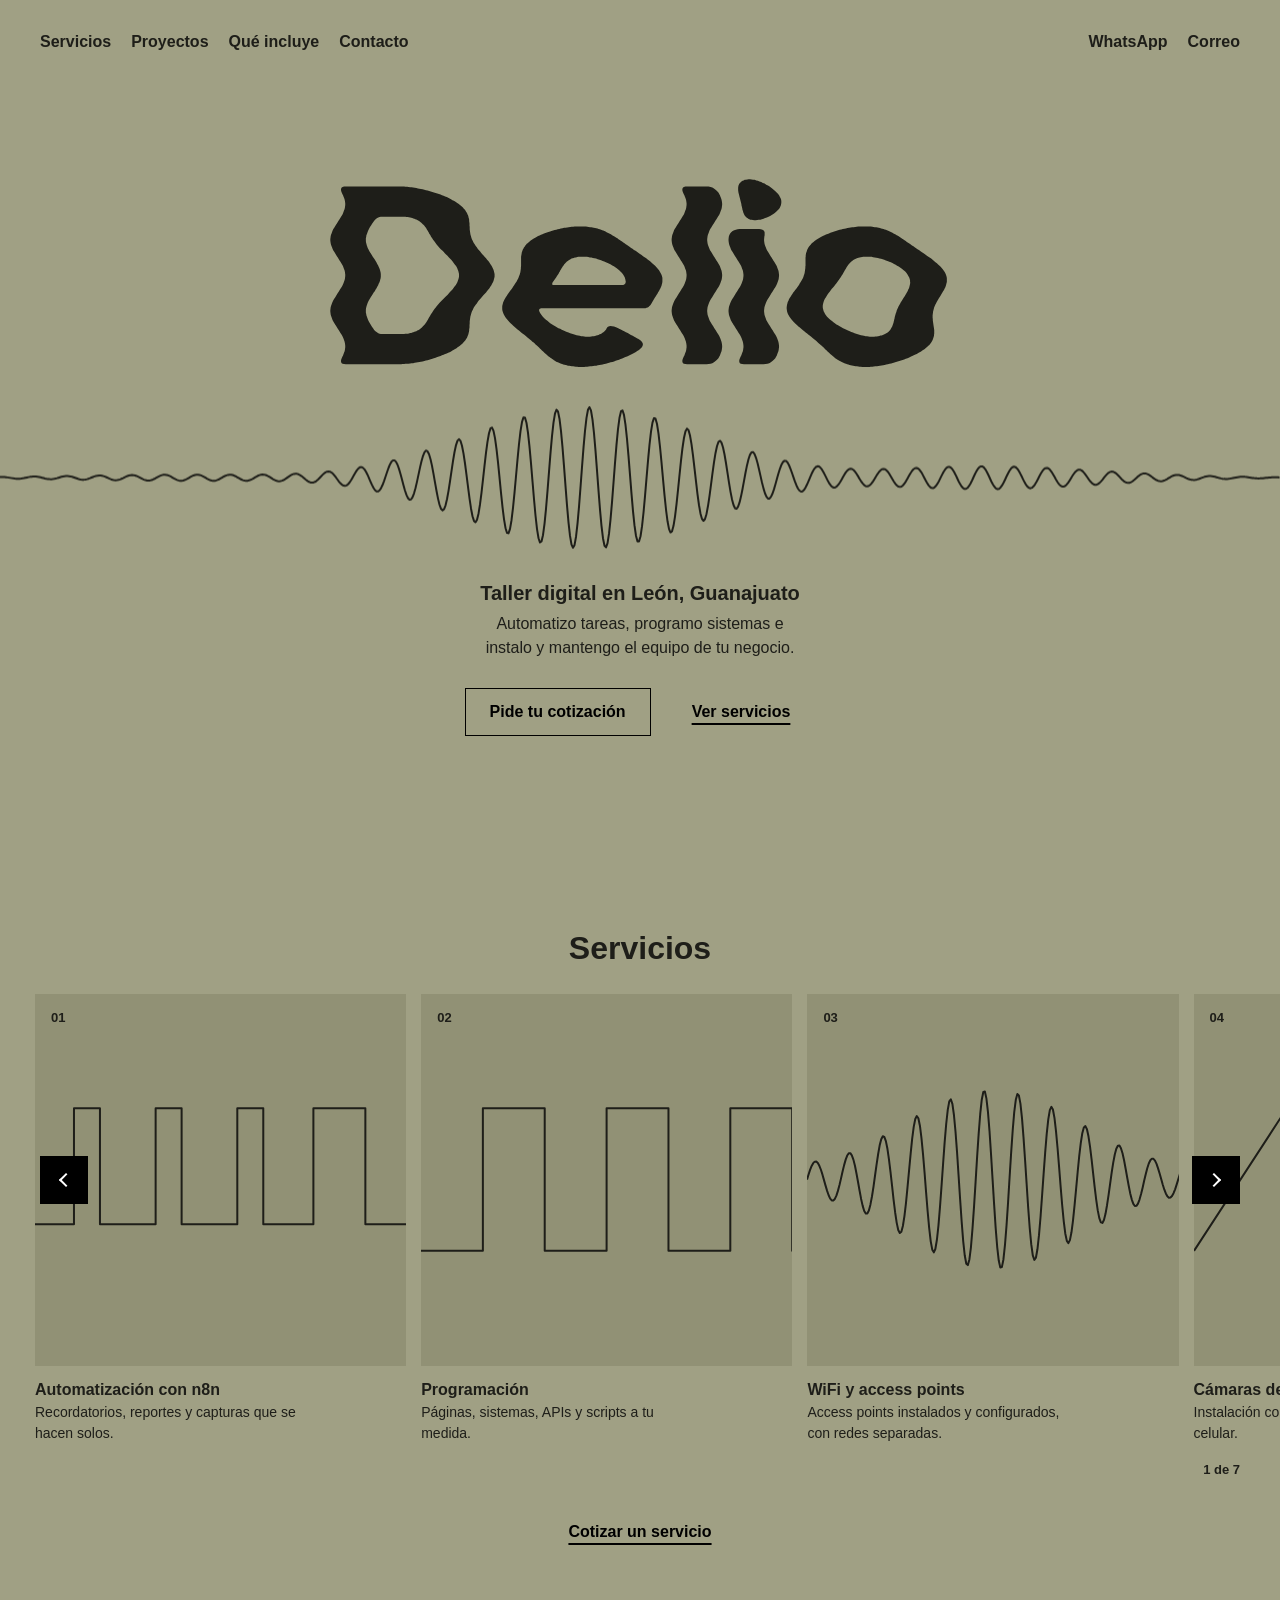
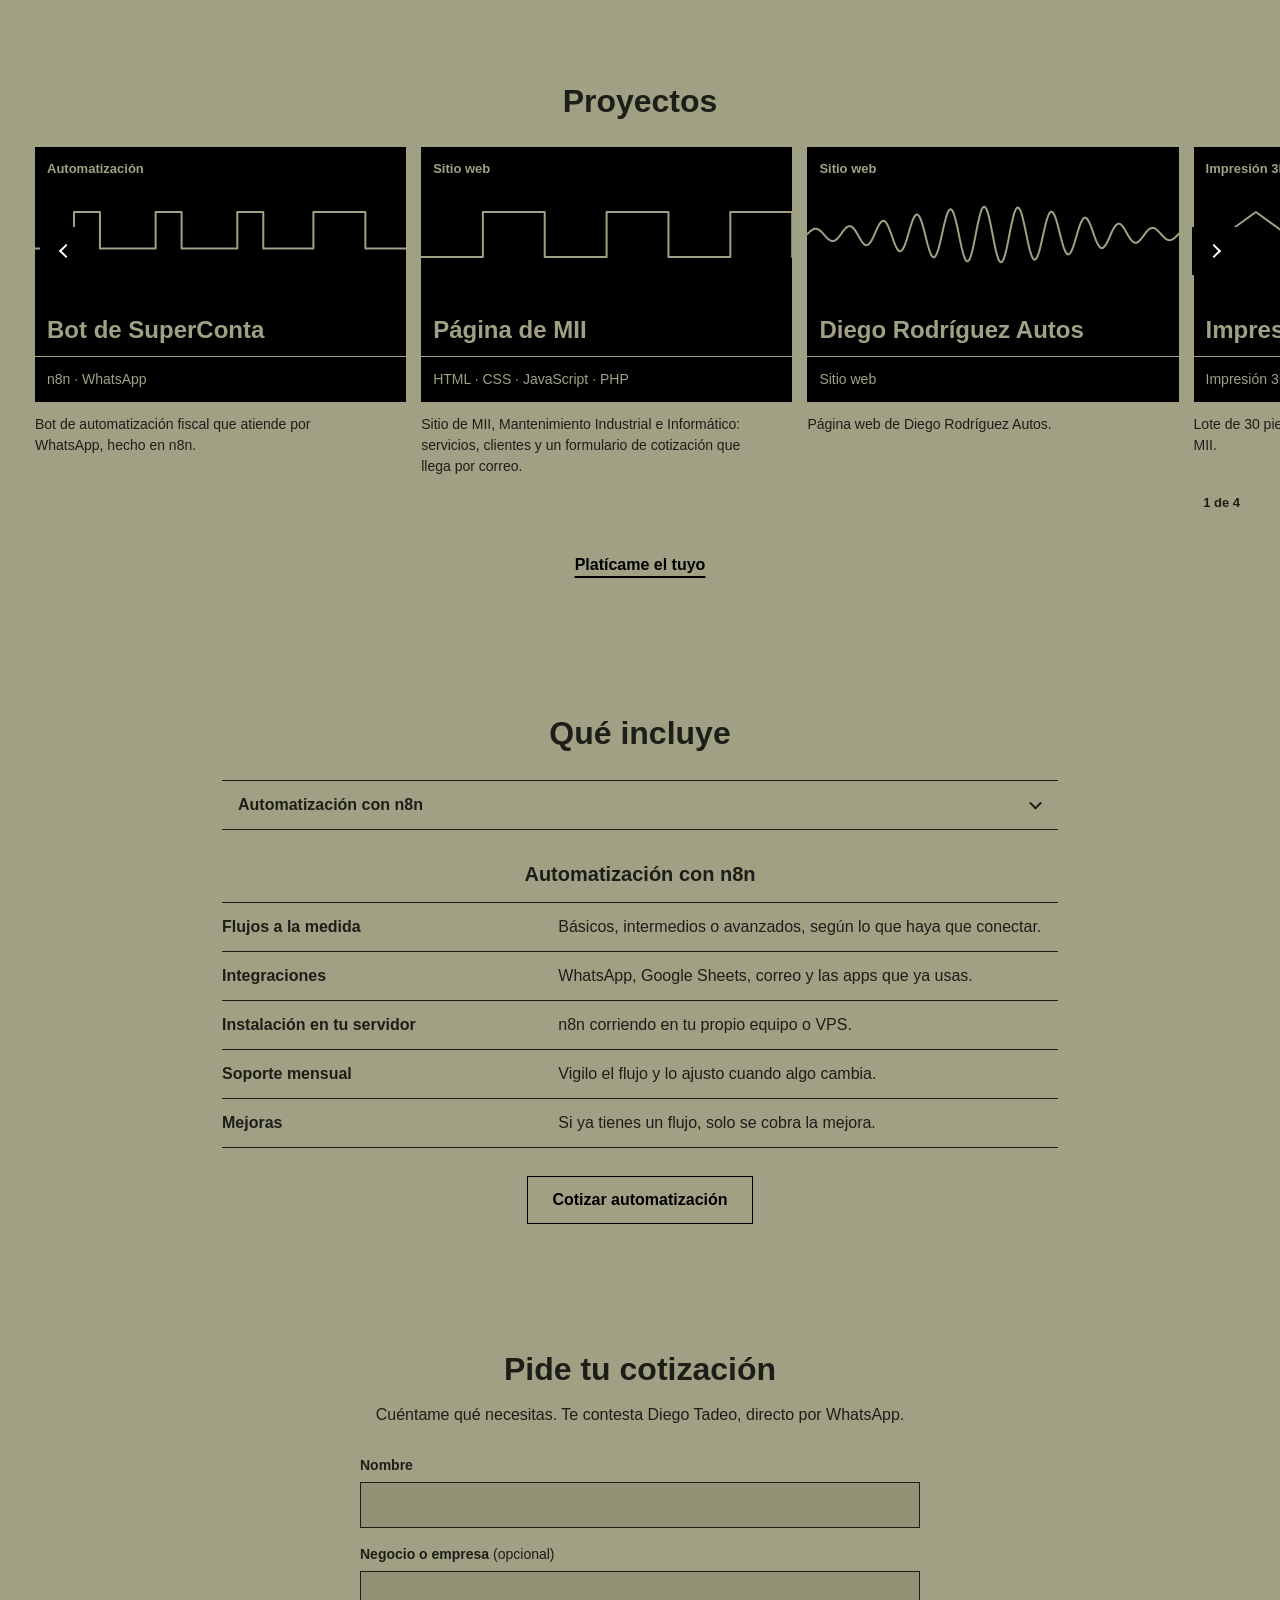
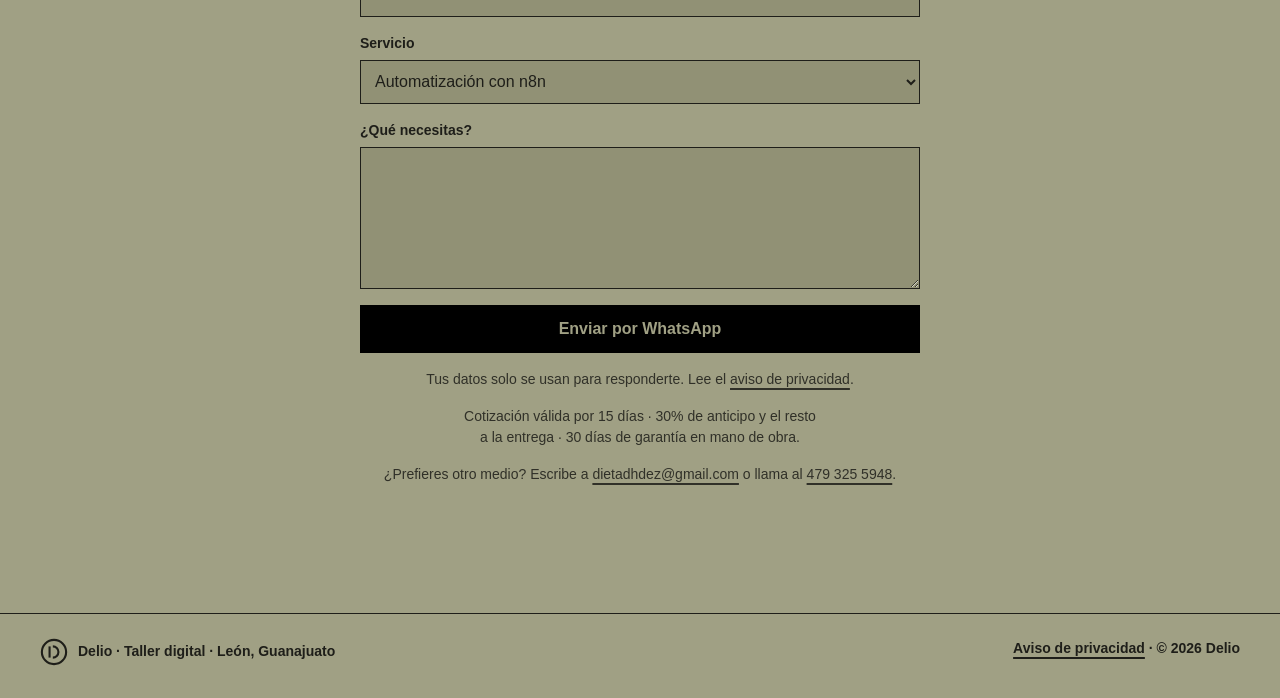
==== index.html @ caaf3728 "Arranque de v1" ====
<!doctype html>
<html lang="es-MX">
<head>
  <meta charset="utf-8">
  <meta name="viewport" content="width=device-width, initial-scale=1">

  <!-- Lo que sale en la pestaña y como título azul en Google -->
  <title>Delio | Automatización, páginas web, redes y cámaras en León, Gto.</title>
  <!-- El texto gris que Google muestra debajo del título -->
  <meta name="description" content="Automatización con n8n, programación a la medida, redes WiFi, cámaras de seguridad, instalación de programas, mantenimiento e impresión 3D para negocios en León, Guanajuato.">
  <meta name="theme-color" content="#a0a084">

  <!-- La dirección oficial de esta página, para que los buscadores no la cuenten dos veces -->
  <link rel="canonical" href="https://delioph.tech/">

  <!-- Open Graph: la tarjeta (título, texto e imagen) que aparece al pegar el enlace en WhatsApp, Facebook, etc. -->
  <meta property="og:type" content="website">
  <meta property="og:site_name" content="Delio">
  <meta property="og:url" content="https://delioph.tech/">
  <meta property="og:locale" content="es_MX">
  <meta property="og:title" content="Delio | Taller digital en León, Guanajuato">
  <meta property="og:description" content="Automatizo tareas, programo sistemas e instalo y mantengo el equipo de tu negocio.">
  <meta property="og:image" content="https://delioph.tech/img/compartir.png">
  <meta property="og:image:width" content="1200">
  <meta property="og:image:height" content="630">
  <meta property="og:image:alt" content="Delio, taller digital en León, Guanajuato">
  <meta name="twitter:card" content="summary_large_image">

  <link rel="icon" href="img/favicon.svg" type="image/svg+xml">
  <link rel="apple-touch-icon" href="img/icono-180.png">

  <!-- Datos del negocio en el formato que leen los buscadores (schema.org).
       Es la única excepción a "nada escrito dentro del HTML": no es código que se
       ejecute, son datos, y Google solo los toma en cuenta si vienen en la página. -->
  <script type="application/ld+json">
  {
    "@context": "https://schema.org",
    "@type": "ProfessionalService",
    "name": "Delio",
    "description": "Automatización con n8n, programación a la medida, redes WiFi, cámaras de seguridad, instalación de programas, mantenimiento e impresión 3D.",
    "url": "https://delioph.tech/",
    "image": "https://delioph.tech/img/compartir.png",
    "logo": "https://delioph.tech/img/icono-180.png",
    "telephone": "+524793255948",
    "email": "dietadhdez@gmail.com",
    "address": {
      "@type": "PostalAddress",
      "addressLocality": "León",
      "addressRegion": "Guanajuato",
      "addressCountry": "MX"
    },
    "areaServed": "León, Guanajuato"
  }
  </script>

  <!-- CSS: cada archivo tiene una sola responsabilidad (ver README.md) -->
  <link rel="stylesheet" href="css/base.css">
  <link rel="stylesheet" href="css/componentes.css">
  <link rel="stylesheet" href="css/secciones.css">

  <!-- JS: arranque.js va primero y sin "defer" para que la página sepa desde el inicio que hay JavaScript -->
  <script src="js/arranque.js"></script>
  <script src="js/ondas.js" defer></script>
  <script src="js/carrusel.js" defer></script>
  <script src="js/detalle.js" defer></script>
  <script src="js/contacto.js" defer></script>
</head>
<body>

  <a class="saltar" href="#contenido">Saltar al contenido</a>

  <header class="encabezado">
    <nav class="nav" aria-label="Secciones">
      <a href="#servicios">Servicios</a>
      <a href="#proyectos">Proyectos</a>
      <a href="#detalle">Qué incluye</a>
      <a href="#contacto">Contacto</a>
    </nav>
    <div class="nav nav--directo">
      <a href="https://wa.me/524793255948" target="_blank" rel="noopener">WhatsApp</a>
      <a href="mailto:dietadhdez@gmail.com">Correo</a>
    </div>
  </header>

  <main id="contenido">

    <!-- ============ PORTADA ============ -->
    <section class="portada" aria-labelledby="marca">
      <h1 class="marca" id="marca"><img src="img/logo-delio.svg" alt="Delio" width="360" height="126"></h1>
      <canvas class="portada__onda" data-onda-portada aria-hidden="true"></canvas>
      <p class="portada__lema">Taller digital en León, Guanajuato</p>
      <p class="portada__texto">Automatizo tareas, programo sistemas e instalo y mantengo el equipo de tu negocio.</p>
      <div class="portada__acciones">
        <a class="boton boton--marco" href="#contacto">Pide tu cotización</a>
        <a class="boton boton--texto" href="#servicios">Ver servicios</a>
      </div>
    </section>

    <!-- ============ SERVICIOS ============ -->
    <section class="seccion" id="servicios" aria-labelledby="titulo-servicios">
      <h2 class="seccion__titulo" id="titulo-servicios">Servicios</h2>

      <!-- data-carrusel-auto: avanza solo y da la vuelta sin fin (js/carrusel.js) -->
      <div class="carrusel" data-carrusel data-carrusel-auto>
        <ul class="carrusel__pista" data-carrusel-pista>
          <li>
            <a class="servicio" href="#incluye-n8n" data-detalle="n8n">
              <span class="servicio__senal" data-onda="pulsos"><span class="servicio__numero">01</span></span>
              <h3 class="servicio__nombre">Automatización con n8n</h3>
              <p class="servicio__texto">Recordatorios, reportes y capturas que se hacen solos.</p>
            </a>
          </li>
          <li>
            <a class="servicio" href="#incluye-programacion" data-detalle="programacion">
              <span class="servicio__senal" data-onda="cuadrada"><span class="servicio__numero">02</span></span>
              <h3 class="servicio__nombre">Programación</h3>
              <p class="servicio__texto">Páginas, sistemas, APIs y scripts a tu medida.</p>
            </a>
          </li>
          <li>
            <a class="servicio" href="#incluye-wifi" data-detalle="wifi">
              <span class="servicio__senal" data-onda="am"><span class="servicio__numero">03</span></span>
              <h3 class="servicio__nombre">WiFi y access points</h3>
              <p class="servicio__texto">Access points instalados y configurados, con redes separadas.</p>
            </a>
          </li>
          <li>
            <a class="servicio" href="#incluye-camaras" data-detalle="camaras">
              <span class="servicio__senal" data-onda="sierra"><span class="servicio__numero">04</span></span>
              <h3 class="servicio__nombre">Cámaras de seguridad</h3>
              <p class="servicio__texto">Instalación completa y acceso desde tu celular.</p>
            </a>
          </li>
          <li>
            <a class="servicio" href="#incluye-programas" data-detalle="programas">
              <span class="servicio__senal" data-onda="amortiguada"><span class="servicio__numero">05</span></span>
              <h3 class="servicio__nombre">Instalación de programas</h3>
              <p class="servicio__texto">Office y software de trabajo, listos en cada equipo.</p>
            </a>
          </li>
          <li>
            <a class="servicio" href="#incluye-mantenimiento" data-detalle="mantenimiento">
              <span class="servicio__senal" data-onda="seno"><span class="servicio__numero">06</span></span>
              <h3 class="servicio__nombre">Mantenimiento</h3>
              <p class="servicio__texto">Preventivo, por visita o con póliza mensual.</p>
            </a>
          </li>
          <li>
            <a class="servicio" href="#incluye-impresion3d" data-detalle="impresion3d">
              <span class="servicio__senal" data-onda="triangular"><span class="servicio__numero">07</span></span>
              <h3 class="servicio__nombre">Impresión 3D</h3>
              <p class="servicio__texto">Piezas en PLA, PETG o TPU, con diseño si lo necesitas.</p>
            </a>
          </li>
        </ul>

        <button class="carrusel__control carrusel__control--previo" type="button" data-carrusel-previo aria-label="Servicios anteriores"></button>
        <button class="carrusel__control carrusel__control--siguiente" type="button" data-carrusel-siguiente aria-label="Más servicios"></button>
        <p class="carrusel__cuenta" data-carrusel-cuenta aria-hidden="true"></p>
      </div>

      <div class="seccion__cierre">
        <a class="boton boton--texto" href="#contacto">Cotizar un servicio</a>
      </div>
    </section>

    <!-- ============ PROYECTOS ============ -->
    <section class="seccion" id="proyectos" aria-labelledby="titulo-proyectos">
      <h2 class="seccion__titulo" id="titulo-proyectos">Proyectos</h2>

      <div class="carrusel carrusel--carteles" data-carrusel data-carrusel-auto>
        <ul class="carrusel__pista" data-carrusel-pista>
          <li>
            <article class="cartel">
              <div class="cartel__imagen" data-onda="pulsos">
                <p class="cartel__tipo">Automatización</p>
                <h3 class="cartel__titulo">Bot de SuperConta</h3>
              </div>
              <p class="cartel__pie">n8n · WhatsApp</p>
              <p class="cartel__texto">Bot de automatización fiscal que atiende por WhatsApp, hecho en n8n.</p>
            </article>
          </li>
          <li>
            <article class="cartel">
              <div class="cartel__imagen" data-onda="cuadrada">
                <p class="cartel__tipo">Sitio web</p>
                <h3 class="cartel__titulo">Página de MII</h3>
              </div>
              <p class="cartel__pie">HTML · CSS · JavaScript · PHP</p>
              <p class="cartel__texto">Sitio de MII, Mantenimiento Industrial e Informático: servicios, clientes y un formulario de cotización que llega por correo.</p>
            </article>
          </li>
          <li>
            <article class="cartel">
              <div class="cartel__imagen" data-onda="am">
                <p class="cartel__tipo">Sitio web</p>
                <h3 class="cartel__titulo">Diego Rodríguez Autos</h3>
              </div>
              <p class="cartel__pie">Sitio web</p>
              <p class="cartel__texto">Página web de Diego Rodríguez Autos.</p>
            </article>
          </li>
          <li>
            <article class="cartel">
              <div class="cartel__imagen" data-onda="triangular">
                <p class="cartel__tipo">Impresión 3D</p>
                <h3 class="cartel__titulo">Impresiones para PBIT</h3>
              </div>
              <p class="cartel__pie">Impresión 3D · 30 piezas</p>
              <p class="cartel__texto">Lote de 30 piezas impresas en 3D: 10 de PBIT y 20 de MII.</p>
            </article>
          </li>
        </ul>

        <button class="carrusel__control carrusel__control--previo" type="button" data-carrusel-previo aria-label="Proyectos anteriores"></button>
        <button class="carrusel__control carrusel__control--siguiente" type="button" data-carrusel-siguiente aria-label="Más proyectos"></button>
        <p class="carrusel__cuenta" data-carrusel-cuenta aria-hidden="true"></p>
      </div>

      <div class="seccion__cierre">
        <a class="boton boton--texto" href="#contacto">Platícame el tuyo</a>
      </div>
    </section>

    <!-- ============ QUÉ INCLUYE ============
         Sin JavaScript se ven todas las listas, una debajo de otra.
         Con JavaScript (js/detalle.js) el selector muestra una a la vez. -->
    <section class="seccion" id="detalle" aria-labelledby="titulo-detalle">
      <h2 class="seccion__titulo" id="titulo-detalle">Qué incluye</h2>

      <div class="detalle">
        <div class="selector">
          <label class="oculto-visual" for="filtro-servicio">Elige un servicio</label>
          <select id="filtro-servicio" data-detalle-filtro>
            <option value="n8n">Automatización con n8n</option>
            <option value="programacion">Programación</option>
            <option value="wifi">WiFi y access points</option>
            <option value="camaras">Cámaras de seguridad</option>
            <option value="programas">Instalación de programas</option>
            <option value="mantenimiento">Mantenimiento</option>
            <option value="impresion3d">Impresión 3D</option>
          </select>
        </div>

        <article class="incluye" id="incluye-n8n" data-detalle-panel="n8n">
          <h3 class="incluye__titulo">Automatización con n8n</h3>
          <dl class="filas">
            <div class="fila"><dt>Flujos a la medida</dt><dd>Básicos, intermedios o avanzados, según lo que haya que conectar.</dd></div>
            <div class="fila"><dt>Integraciones</dt><dd>WhatsApp, Google Sheets, correo y las apps que ya usas.</dd></div>
            <div class="fila"><dt>Instalación en tu servidor</dt><dd>n8n corriendo en tu propio equipo o VPS.</dd></div>
            <div class="fila"><dt>Soporte mensual</dt><dd>Vigilo el flujo y lo ajusto cuando algo cambia.</dd></div>
            <div class="fila"><dt>Mejoras</dt><dd>Si ya tienes un flujo, solo se cobra la mejora.</dd></div>
          </dl>
          <div class="incluye__accion">
            <a class="boton boton--marco" href="#contacto" data-servicio="Automatización con n8n">Cotizar automatización</a>
          </div>
        </article>

        <article class="incluye" id="incluye-programacion" data-detalle-panel="programacion">
          <h3 class="incluye__titulo">Programación</h3>
          <dl class="filas">
            <div class="fila"><dt>Landing pages y sitios</dt><dd>Páginas rápidas, con o sin administrador de contenido.</dd></div>
            <div class="fila"><dt>Sistemas y aplicaciones</dt><dd>Control de clientes, expedientes o inventarios, hecho para tu forma de trabajar.</dd></div>
            <div class="fila"><dt>APIs y scripts</dt><dd>Para conectar sistemas o quitarte una tarea repetitiva.</dd></div>
            <div class="fila"><dt>Mejoras a lo que ya tienes</dt><dd>Corrección de errores, funciones nuevas, diseño y rendimiento.</dd></div>
          </dl>
          <div class="incluye__accion">
            <a class="boton boton--marco" href="#contacto" data-servicio="Programación">Cotizar programación</a>
          </div>
        </article>

        <article class="incluye" id="incluye-wifi" data-detalle-panel="wifi">
          <h3 class="incluye__titulo">WiFi y access points</h3>
          <dl class="filas">
            <div class="fila"><dt>Levantamiento</dt><dd>Reviso el lugar para decidir dónde va cada equipo.</dd></div>
            <div class="fila"><dt>Instalación</dt><dd>Montaje de access points, cableado y canaleta.</dd></div>
            <div class="fila"><dt>Configuración</dt><dd>Nombre de la red, contraseñas y ajustes de cada equipo.</dd></div>
            <div class="fila"><dt>Redes separadas</dt><dd>Invitados, oficina y cámaras, cada quien por su lado (VLAN).</dd></div>
            <div class="fila"><dt>Soporte mensual</dt><dd>Opcional, para que la red no se quede sin atención.</dd></div>
          </dl>
          <div class="incluye__accion">
            <a class="boton boton--marco" href="#contacto" data-servicio="WiFi y access points">Cotizar WiFi</a>
          </div>
        </article>

        <article class="incluye" id="incluye-camaras" data-detalle-panel="camaras">
          <h3 class="incluye__titulo">Cámaras de seguridad</h3>
          <dl class="filas">
            <div class="fila"><dt>Instalación por cámara</dt><dd>Montaje, conectores y ajuste de ángulo.</dd></div>
            <div class="fila"><dt>Grabador</dt><dd>Configurado para guardar y revisar las grabaciones.</dd></div>
            <div class="fila"><dt>Acceso desde el celular</dt><dd>Ves tus cámaras desde donde estés.</dd></div>
            <div class="fila"><dt>Equipo</dt><dd>Te cotizo las cámaras y el grabador, o instalo los que ya compraste.</dd></div>
            <div class="fila"><dt>Soporte mensual</dt><dd>Opcional.</dd></div>
          </dl>
          <div class="incluye__accion">
            <a class="boton boton--marco" href="#contacto" data-servicio="Cámaras de seguridad">Cotizar cámaras</a>
          </div>
        </article>

        <article class="incluye" id="incluye-programas" data-detalle-panel="programas">
          <h3 class="incluye__titulo">Instalación de programas</h3>
          <dl class="filas">
            <div class="fila"><dt>Office y software de trabajo</dt><dd>Instalados y listos para usarse en cada equipo.</dd></div>
            <div class="fila"><dt>Licencias</dt><dd>Te cotizo las que hagan falta.</dd></div>
            <div class="fila"><dt>En tu negocio</dt><dd>Voy a tu oficina o local a dejar los equipos listos.</dd></div>
          </dl>
          <div class="incluye__accion">
            <a class="boton boton--marco" href="#contacto" data-servicio="Instalación de programas">Cotizar instalación</a>
          </div>
        </article>

        <article class="incluye" id="incluye-mantenimiento" data-detalle-panel="mantenimiento">
          <h3 class="incluye__titulo">Mantenimiento</h3>
          <dl class="filas">
            <div class="fila"><dt>Preventivo</dt><dd>Limpieza y revisión para que el equipo no falle.</dd></div>
            <div class="fila"><dt>Impresoras</dt><dd>Mantenimiento por equipo.</dd></div>
            <div class="fila"><dt>Red</dt><dd>Revisión de la red de tu oficina.</dd></div>
            <div class="fila"><dt>Póliza mensual</dt><dd>Precio por equipo, con descuento por volumen.</dd></div>
          </dl>
          <div class="incluye__accion">
            <a class="boton boton--marco" href="#contacto" data-servicio="Mantenimiento">Cotizar mantenimiento</a>
          </div>
        </article>

        <article class="incluye" id="incluye-impresion3d" data-detalle-panel="impresion3d">
          <h3 class="incluye__titulo">Impresión 3D</h3>
          <dl class="filas">
            <div class="fila"><dt>Materiales</dt><dd>PLA, PETG y TPU.</dd></div>
            <div class="fila"><dt>Diseño y modelado</dt><dd>Si no tienes el archivo, lo modelo.</dd></div>
            <div class="fila"><dt>Piezas a la medida</dt><dd>Una sola pieza o varias iguales.</dd></div>
          </dl>
          <div class="incluye__accion">
            <a class="boton boton--marco" href="#contacto" data-servicio="Impresión 3D">Cotizar impresión</a>
          </div>
        </article>
      </div>
    </section>

    <!-- ============ CONTACTO ============
         El formulario no guarda nada: arma un mensaje y abre WhatsApp (js/contacto.js).
         Sin JavaScript también funciona: el navegador manda el campo "text" a wa.me. -->
    <section class="seccion" id="contacto" aria-labelledby="titulo-contacto">
      <h2 class="seccion__titulo" id="titulo-contacto">Pide tu cotización</h2>
      <p class="seccion__entrada">Cuéntame qué necesitas. Te contesta Diego Tadeo, directo por WhatsApp.</p>

      <form class="formulario" action="https://wa.me/524793255948" method="get" target="_blank" rel="noopener" data-contacto>
        <div class="campo">
          <label for="nombre">Nombre</label>
          <input id="nombre" name="nombre" type="text" autocomplete="name" required>
        </div>
        <div class="campo">
          <label for="negocio">Negocio o empresa <span class="campo__opcional">(opcional)</span></label>
          <input id="negocio" name="negocio" type="text" autocomplete="organization">
        </div>
        <div class="campo">
          <label for="servicio">Servicio</label>
          <select id="servicio" name="servicio">
            <option>Automatización con n8n</option>
            <option>Programación</option>
            <option>WiFi y access points</option>
            <option>Cámaras de seguridad</option>
            <option>Instalación de programas</option>
            <option>Mantenimiento</option>
            <option>Impresión 3D</option>
            <option>Otro o no estoy seguro</option>
          </select>
        </div>
        <div class="campo">
          <label for="mensaje">¿Qué necesitas?</label>
          <textarea id="mensaje" name="text" rows="5" required></textarea>
        </div>

        <button class="boton boton--lleno boton--ancho" type="submit">Enviar por WhatsApp</button>
        <p class="formulario__estado" data-contacto-estado role="status"></p>

        <p class="formulario__nota">Tus datos solo se usan para responderte. Lee el <a href="aviso-de-privacidad.html">aviso de privacidad</a>.</p>
        <p class="formulario__nota">Cotización válida por 15 días · 30% de anticipo y el resto a la entrega · 30 días de garantía en mano de obra.</p>
        <p class="formulario__nota">¿Prefieres otro medio? Escribe a <a href="mailto:dietadhdez@gmail.com">dietadhdez@gmail.com</a> o llama al <a href="tel:+524793255948">479 325 5948</a>.</p>
      </form>
    </section>

  </main>

  <footer class="pie">
    <p class="pie__marca"><img src="img/simbolo-delio.svg" alt="" width="28" height="28">Delio · Taller digital · León, Guanajuato</p>
    <p><a href="aviso-de-privacidad.html">Aviso de privacidad</a> · © 2026 Delio</p>
  </footer>

</body>
</html>
---- css/base.css ----
/* =========================================================
   base.css — cimientos
   Variables, reinicio y tipografía. Si quieres cambiar el
   "look" de todo el sitio, casi siempre basta con tocar :root.
   ========================================================= */

:root {
  /* Color: un solo fondo plano y tinta casi negra */
  --fondo: #a0a084;
  --fondo-hundido: #919175;   /* mosaicos y campos de formulario */
  --tinta: #1e1e19;
  --tinta-suave: #303028;     /* solo sobre --fondo; sobre --fondo-hundido pierde contraste */
  --negro: #000;

  /* Trazo: todas las líneas y marcos del sitio miden lo mismo */
  --linea: 1.6px;

  /* Tipografía: una sola familia, la jerarquía se hace con peso y tamaño */
  --fuente: "Helvetica Neue", Helvetica, Arial, "Liberation Sans", sans-serif;

  /* Medidas */
  --margen: clamp(16px, 3.2vw, 40px);     /* orilla lateral de la página */
  --aire: clamp(72px, 10vw, 128px);       /* espacio entre secciones */
  --ancho-lista: 836px;
  --ancho-formulario: 560px;
}

*,
*::before,
*::after {
  box-sizing: border-box;
}

html {
  color-scheme: light;
  -webkit-text-size-adjust: 100%;
}

@media (prefers-reduced-motion: no-preference) {
  html {
    scroll-behavior: smooth;
  }
}

body {
  margin: 0;
  background: var(--fondo);
  color: var(--tinta);
  font-family: var(--fuente);
  font-size: 1rem;
  line-height: 1.5;
  -webkit-font-smoothing: antialiased;
}

h1,
h2,
h3,
p,
dl,
dd,
ul {
  margin: 0;
  padding: 0;
}

ul {
  list-style: none;
}

a {
  color: inherit;
  text-decoration-thickness: var(--linea);
  text-underline-offset: 4px;
}

button,
input,
select,
textarea {
  font: inherit;
  color: inherit;
}

:focus-visible {
  outline: 2px solid var(--negro);
  outline-offset: 3px;
}

/* Texto que solo leen los lectores de pantalla */
.oculto-visual {
  position: absolute;
  width: 1px;
  height: 1px;
  overflow: hidden;
  clip-path: inset(50%);
  white-space: nowrap;
}

/* Enlace para saltar el menú con teclado: aparece al enfocarlo */
.saltar {
  position: absolute;
  left: var(--margen);
  top: -100px;
  z-index: 10;
  padding: 12px 16px;
  background: var(--negro);
  color: var(--fondo);
  font-weight: 700;
}

.saltar:focus {
  top: 12px;
}
---- css/componentes.css ----
/* =========================================================
   componentes.css — piezas que se repiten
   Botones, menú, carrusel, mosaico de servicio, cartel de
   proyecto, selector, filas y formulario.
   ========================================================= */

/* ---------- Botones ---------- */

.boton {
  display: inline-flex;
  align-items: center;
  justify-content: center;
  min-height: 48px;
  padding: 12px 24px;
  border: var(--linea) solid transparent;
  border-radius: 0;
  background: transparent;
  color: var(--negro);
  font-weight: 700;
  line-height: 1.2;
  text-align: center;
  text-decoration: none;
  cursor: pointer;
  transition: background-color 0.15s, color 0.15s;
}

.boton--texto {
  text-decoration: underline;
  text-decoration-thickness: var(--linea);
  text-underline-offset: 6px;
}

.boton--texto:hover {
  text-decoration-thickness: 3px;
}

.boton--marco {
  border-color: var(--negro);
}

.boton--marco:hover {
  background: var(--negro);
  color: var(--fondo);
}

.boton--lleno {
  border-color: var(--negro);
  background: var(--negro);
  color: var(--fondo);
}

.boton--lleno:hover {
  background: transparent;
  color: var(--negro);
}

.boton--ancho {
  width: 100%;
}

/* ---------- Menú ---------- */

.nav {
  display: flex;
  flex-wrap: wrap;
}

.nav a {
  padding: 22px 10px;
  font-weight: 700;
  line-height: 1.2;
  text-decoration: none;
}

.nav a:hover {
  text-decoration: underline;
  text-underline-offset: 6px;
}

/* ---------- Carrusel ----------
   La pista se desliza sola (scroll horizontal del navegador);
   los botones solo la empujan. Así funciona con dedo, rueda y teclado. */

.carrusel {
  --mosaico: clamp(232px, 29vw, 372px);   /* ancho de cada mosaico */
  --imagen: var(--mosaico);               /* alto de su imagen; sirve para centrar las flechas */
  --cerca: 40px;                          /* franja invisible arriba y abajo que cuenta como "cerca" */
  position: relative;
  /* El relleno agranda la zona que detecta el mouse; el margen negativo
     evita que ese relleno empuje lo que está arriba y abajo. */
  padding-block: var(--cerca);
  margin-block: calc(var(--cerca) * -1);
}

.carrusel--carteles {
  --mosaico: clamp(280px, 29vw, 400px);
  --imagen: calc(var(--mosaico) * 9 / 16);
}

.carrusel__pista {
  display: grid;
  grid-auto-flow: column;
  grid-auto-columns: var(--mosaico);
  gap: 15px;
  padding-inline: var(--margen);
  overflow-x: auto;
  scroll-snap-type: x mandatory;
  scroll-padding-inline: var(--margen);
  scrollbar-width: none;
}

.carrusel__pista::-webkit-scrollbar {
  display: none;
}

.carrusel__pista > li {
  scroll-snap-align: start;
}

@media (prefers-reduced-motion: no-preference) {
  .carrusel__pista {
    scroll-behavior: smooth;
  }
}

/* Carrusel que se desliza solo (js/carrusel.js le pone esta clase): sin "imán"
   ni animación del CSS, porque el script mueve la pista pixel por pixel. */
.carrusel--continuo .carrusel__pista {
  scroll-snap-type: none;
  scroll-behavior: auto;
}

.carrusel__control {
  position: absolute;
  top: calc(var(--cerca) + var(--imagen) / 2 - 24px);
  display: none;
  place-items: center;
  width: 48px;
  height: 48px;
  padding: 0;
  border: 0;
  border-radius: 0;
  background: var(--negro);
  color: #fff;
  cursor: pointer;
}

/* Los botones solo aparecen si hay JavaScript y un puntero fino (mouse);
   con el dedo se desliza y los botones estorbarían. */
@media (hover: hover) and (pointer: fine) {
  .con-js .carrusel__control {
    display: grid;
  }
}

.carrusel__control::before {
  content: "";
  width: 10px;
  height: 10px;
  border-top: 2px solid;
  border-right: 2px solid;
}

.carrusel__control--previo {
  left: var(--margen);
}

.carrusel__control--previo::before {
  transform: translateX(2px) rotate(-135deg);
}

.carrusel__control--siguiente {
  right: var(--margen);
}

.carrusel__control--siguiente::before {
  transform: translateX(-2px) rotate(45deg);
}

.carrusel__control:focus-visible {
  outline-color: #fff;
  outline-offset: -6px;
}

.carrusel__cuenta {
  min-height: 1.5em;
  margin-top: 16px;
  padding-inline: var(--margen);
  font-size: 0.8125rem;
  font-weight: 700;
  text-align: right;
}

/* ---------- Mosaico de servicio ---------- */

.servicio {
  display: block;
  text-decoration: none;
}

.servicio__senal {
  position: relative;
  display: block;
  aspect-ratio: 1;
  overflow: hidden;
  background: var(--fondo-hundido);
}

.servicio__numero {
  position: absolute;
  top: 14px;
  left: 16px;
  z-index: 1;
  font-size: 0.8125rem;
  font-weight: 700;
}

.servicio__nombre {
  margin-top: 14px;
  font-size: 1rem;
  font-weight: 700;
  line-height: 1.3;
}

.servicio:hover .servicio__nombre {
  text-decoration: underline;
  text-decoration-thickness: var(--linea);
  text-underline-offset: 4px;
}

.servicio__texto {
  max-width: 34ch;
  margin-top: 2px;
  font-size: 0.875rem;
}

/* ---------- Señal ----------
   js/ondas.js mete un <svg class="senal"> en cada [data-onda].
   El dibujo trae dos vueltas idénticas y mide el doble de ancho:
   al recorrerlo media anchura vuelve a quedar igual, y por eso
   la animación se puede repetir sin que se note el salto. */

.senal {
  position: absolute;
  top: 0;
  left: 0;
  width: 200%;
  height: 100%;
}

.senal path {
  fill: none;
  stroke: currentColor;
  stroke-width: 2;
  stroke-linejoin: round;
  vector-effect: non-scaling-stroke;
}

@keyframes correr {
  to {
    transform: translateX(-50%);
  }
}

/* Todas las señales de un carrusel corren juntas cuando el mouse se acerca
   (o se llega con el teclado). En pantallas táctiles no hay "acercarse":
   ahí js/carrusel.js pone la clase .a-la-vista cuando el carrusel está en pantalla. */
@media (prefers-reduced-motion: no-preference) {
  .carrusel:hover .senal,
  .carrusel:focus-within .senal,
  .carrusel.a-la-vista .senal {
    animation: correr 3.2s linear infinite;
  }
}

/* ---------- Cartel de proyecto ---------- */

.cartel__imagen {
  position: relative;
  display: flex;
  flex-direction: column;
  justify-content: space-between;
  aspect-ratio: 16 / 9;
  overflow: hidden;
  padding: 12px;
  background: var(--negro);
  color: var(--fondo);
}

.cartel__imagen .senal {
  top: 14%;
  height: 56%;
}

.cartel__tipo,
.cartel__titulo {
  position: relative;
  z-index: 1;
}

.cartel__tipo {
  font-size: 0.8125rem;
  font-weight: 700;
}

.cartel__titulo {
  font-size: clamp(1.125rem, 1.9vw, 1.5rem);
  font-weight: 700;
  line-height: 1.15;
  text-wrap: balance;
}

.cartel__pie {
  padding: 12px;
  border-top: var(--linea) solid var(--fondo);
  background: var(--negro);
  color: var(--fondo);
  font-size: 0.875rem;
}

.cartel__texto {
  max-width: 44ch;
  margin-top: 12px;
  font-size: 0.875rem;
}

/* ---------- Selector ---------- */

.selector {
  position: relative;
  border-block: var(--linea) solid var(--tinta);
}

.selector select {
  width: 100%;
  height: 48px;
  padding: 0 44px 0 16px;
  border: 0;
  border-radius: 0;
  background: transparent;
  font-weight: 700;
  cursor: pointer;
  appearance: none;
  -webkit-appearance: none;
}

.selector select:focus-visible {
  outline-offset: -2px;
}

.selector option {
  background: var(--fondo);
  color: var(--tinta);
}

.selector::after {
  content: "";
  position: absolute;
  top: 50%;
  right: 18px;
  width: 9px;
  height: 9px;
  border-right: 2px solid;
  border-bottom: 2px solid;
  transform: translateY(-70%) rotate(45deg);
  pointer-events: none;
}

/* ---------- Filas ---------- */

.fila {
  display: grid;
  grid-template-columns: minmax(0, 5fr) minmax(0, 8fr);
  gap: 2px 24px;
  padding: 12px 0;
  border-bottom: var(--linea) solid var(--tinta);
}

.fila dt {
  font-weight: 700;
}

/* ---------- Formulario ---------- */

.formulario {
  display: grid;
  gap: 16px;
}

.campo {
  display: grid;
  gap: 6px;
}

.campo label {
  font-size: 0.875rem;
  font-weight: 700;
}

.campo__opcional {
  font-weight: 400;
}

.campo input,
.campo select,
.campo textarea {
  width: 100%;
  min-height: 44px;
  padding: 10px;
  border: var(--linea) solid var(--tinta);
  border-radius: 0;
  background: var(--fondo-hundido);
}

.campo textarea {
  min-height: 132px;
  resize: vertical;
}

.campo option {
  background: var(--fondo);
  color: var(--tinta);
}

.formulario__estado {
  font-weight: 700;
  text-align: center;
}

.formulario__estado:empty {
  display: none;
}

.formulario__nota {
  color: var(--tinta-suave);
  font-size: 0.875rem;
  text-align: center;
  text-wrap: balance;
}
---- css/secciones.css ----
/* =========================================================
   secciones.css — acomodo de la página
   Encabezado, portada, secciones, pie y ajustes para celular.
   ========================================================= */

/* ---------- Encabezado ---------- */

.encabezado {
  display: flex;
  align-items: center;
  justify-content: space-between;
  gap: 16px;
  /* el menú ya trae 10px de relleno por enlace; se descuentan para alinear con el margen */
  padding: 10px calc(var(--margen) - 10px);
}

/* ---------- Portada ---------- */

.portada {
  display: grid;
  grid-template-columns: 100%;
  align-content: center;
  justify-items: center;
  min-height: min(calc(100svh - 92px), 720px);
  padding-block: 32px 24px;
  text-align: center;
}

/* El logotipo es un SVG (img/logo-delio.svg); aquí solo se decide su tamaño */
.marca {
  width: min(72vw, 640px);
}

.marca img {
  display: block;
  width: 100%;
  height: auto;
}

.portada__onda {
  display: block;
  width: 100%;
  height: clamp(96px, 13vw, 168px);
  margin-top: clamp(4px, 1vw, 12px);
  color: var(--tinta);
}

/* Sin JavaScript no hay dibujo: queda una línea recta en su lugar */
html:not(.con-js) .portada__onda {
  background: linear-gradient(var(--tinta), var(--tinta)) center / 100% 2px no-repeat;
}

.portada__lema {
  margin-top: clamp(8px, 1.5vw, 20px);
  padding-inline: var(--margen);
  font-size: 1.25rem;
  font-weight: 700;
  line-height: 1.3;
}

.portada__texto {
  max-width: calc(46ch + 2 * var(--margen));
  margin-top: 6px;
  padding-inline: var(--margen);
  text-wrap: balance;
}

.portada__acciones {
  display: flex;
  flex-wrap: wrap;
  justify-content: center;
  gap: 8px 16px;
  margin-top: 28px;
  padding-inline: var(--margen);
}

/* ---------- Secciones ---------- */

.seccion {
  padding-top: var(--aire);
}

.seccion__titulo {
  margin-bottom: 28px;
  padding-inline: var(--margen);
  font-size: 2rem;
  font-weight: 700;
  line-height: 1.1;
  text-align: center;
  text-wrap: balance;
}

.seccion__entrada {
  max-width: calc(var(--ancho-formulario) + 2 * var(--margen));
  margin: -12px auto 28px;
  padding-inline: var(--margen);
  text-align: center;
  text-wrap: balance;
}

.seccion__cierre {
  /* "relative" lo deja por encima de la franja invisible del carrusel, para que el enlace reciba el clic */
  position: relative;
  display: flex;
  justify-content: center;
  margin-top: 28px;
  padding-inline: var(--margen);
}

/* ---------- Qué incluye ---------- */

.detalle {
  max-width: calc(var(--ancho-lista) + 2 * var(--margen));
  margin-inline: auto;
  padding-inline: var(--margen);
}

/* El selector no sirve sin JavaScript, así que solo se muestra con él */
html:not(.con-js) .selector {
  display: none;
}

.incluye {
  padding-top: 28px;
  /* al llegar desde un mosaico, deja a la vista el título y el selector */
  scroll-margin-top: 140px;
}

.incluye__titulo {
  font-size: 1.25rem;
  font-weight: 700;
  line-height: 1.6;
  text-align: center;
}

.filas {
  margin-top: 12px;
  border-top: var(--linea) solid var(--tinta);
}

.incluye__accion {
  display: flex;
  justify-content: center;
  margin-top: 28px;
}

/* ---------- Contacto ---------- */

.formulario {
  max-width: calc(var(--ancho-formulario) + 2 * var(--margen));
  margin-inline: auto;
  padding-inline: var(--margen);
}

/* ---------- Pie ---------- */

.pie {
  display: flex;
  flex-wrap: wrap;
  justify-content: space-between;
  gap: 4px 24px;
  margin-top: var(--aire);
  padding: 24px var(--margen) 32px;
  border-top: var(--linea) solid var(--tinta);
  font-size: 0.875rem;
  font-weight: 700;
}

.pie__marca {
  display: flex;
  align-items: center;
  gap: 10px;
}

/* ---------- Pantallas angostas ---------- */

@media (max-width: 719px) {
  /* WhatsApp y Correo ya están en la sección de contacto */
  .nav--directo {
    display: none;
  }

  .nav a {
    padding: 14px 8px;
    font-size: 0.9375rem;
  }

  .encabezado {
    padding: 6px calc(var(--margen) - 8px);
  }
}

@media (max-width: 599px) {
  .fila {
    grid-template-columns: minmax(0, 1fr);
  }

  .portada__acciones {
    flex-direction: column;
    align-items: stretch;
    width: 100%;
    max-width: 360px;
  }
}
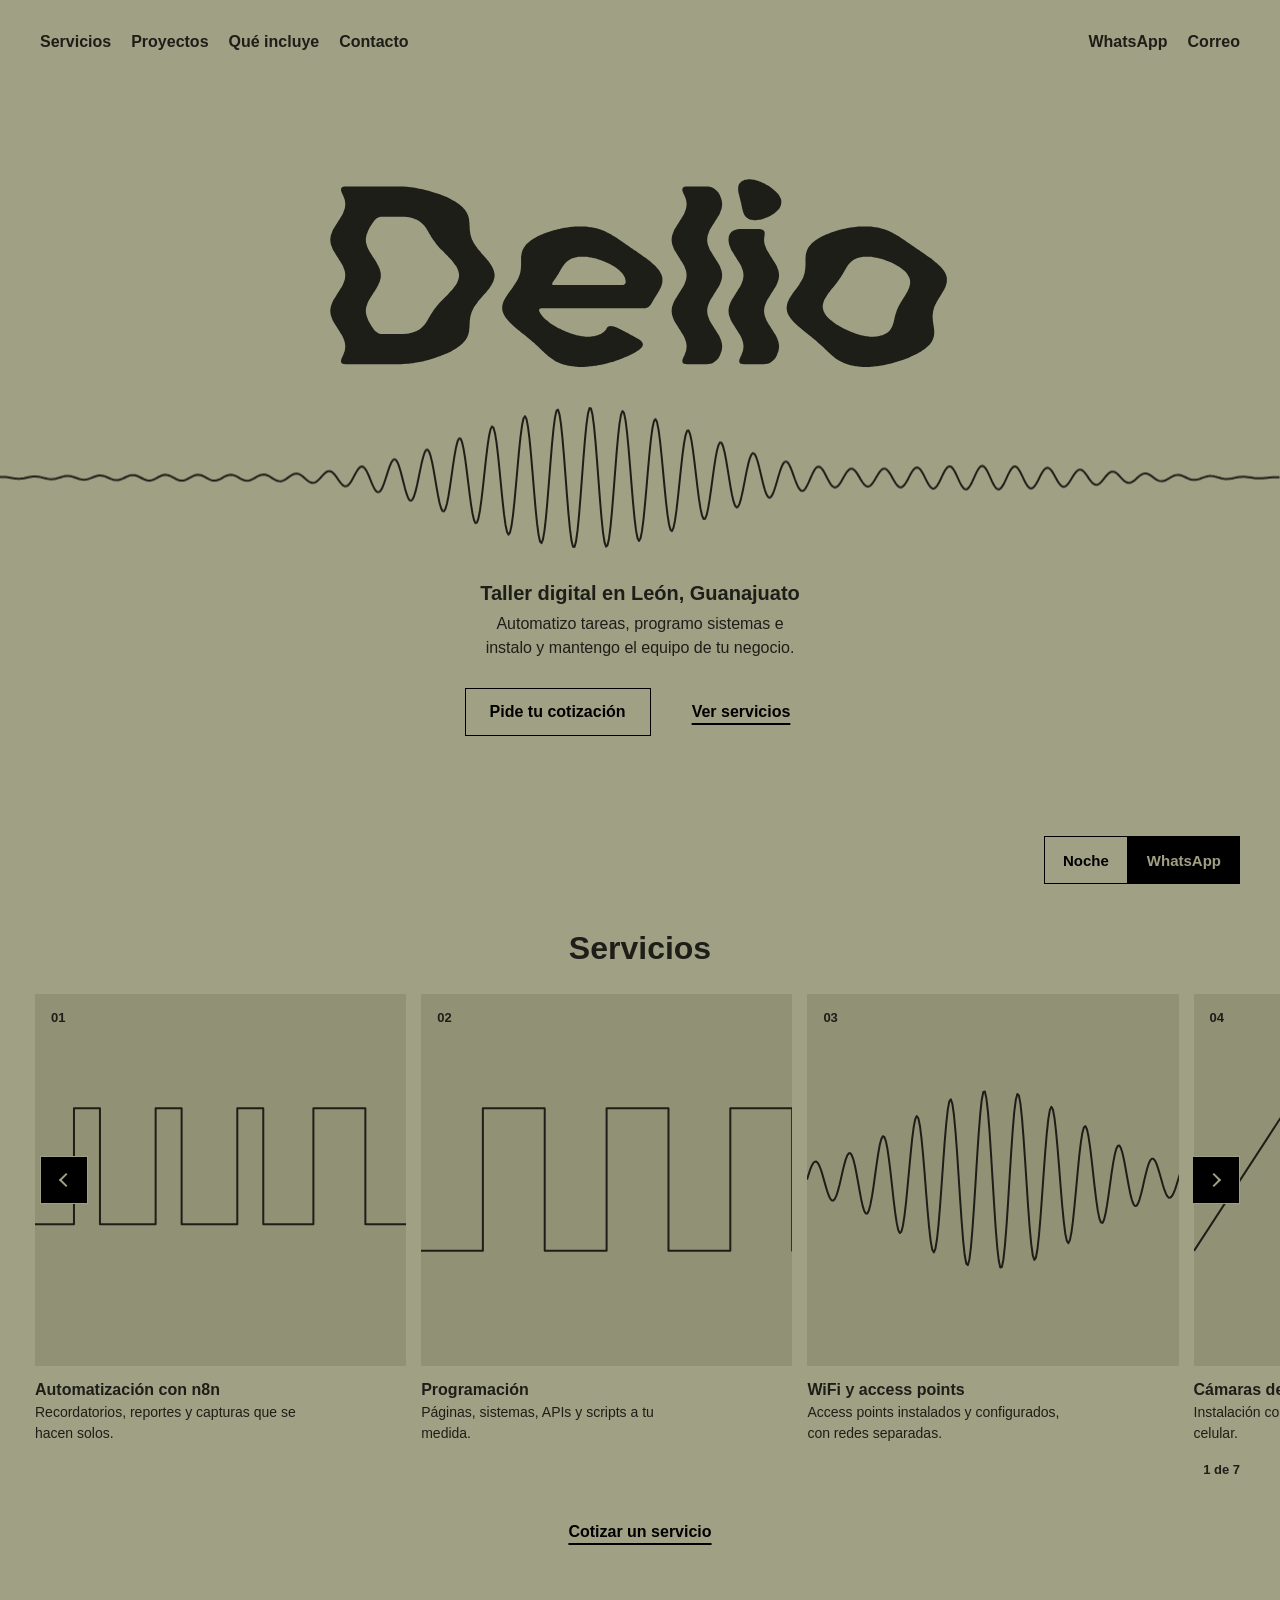
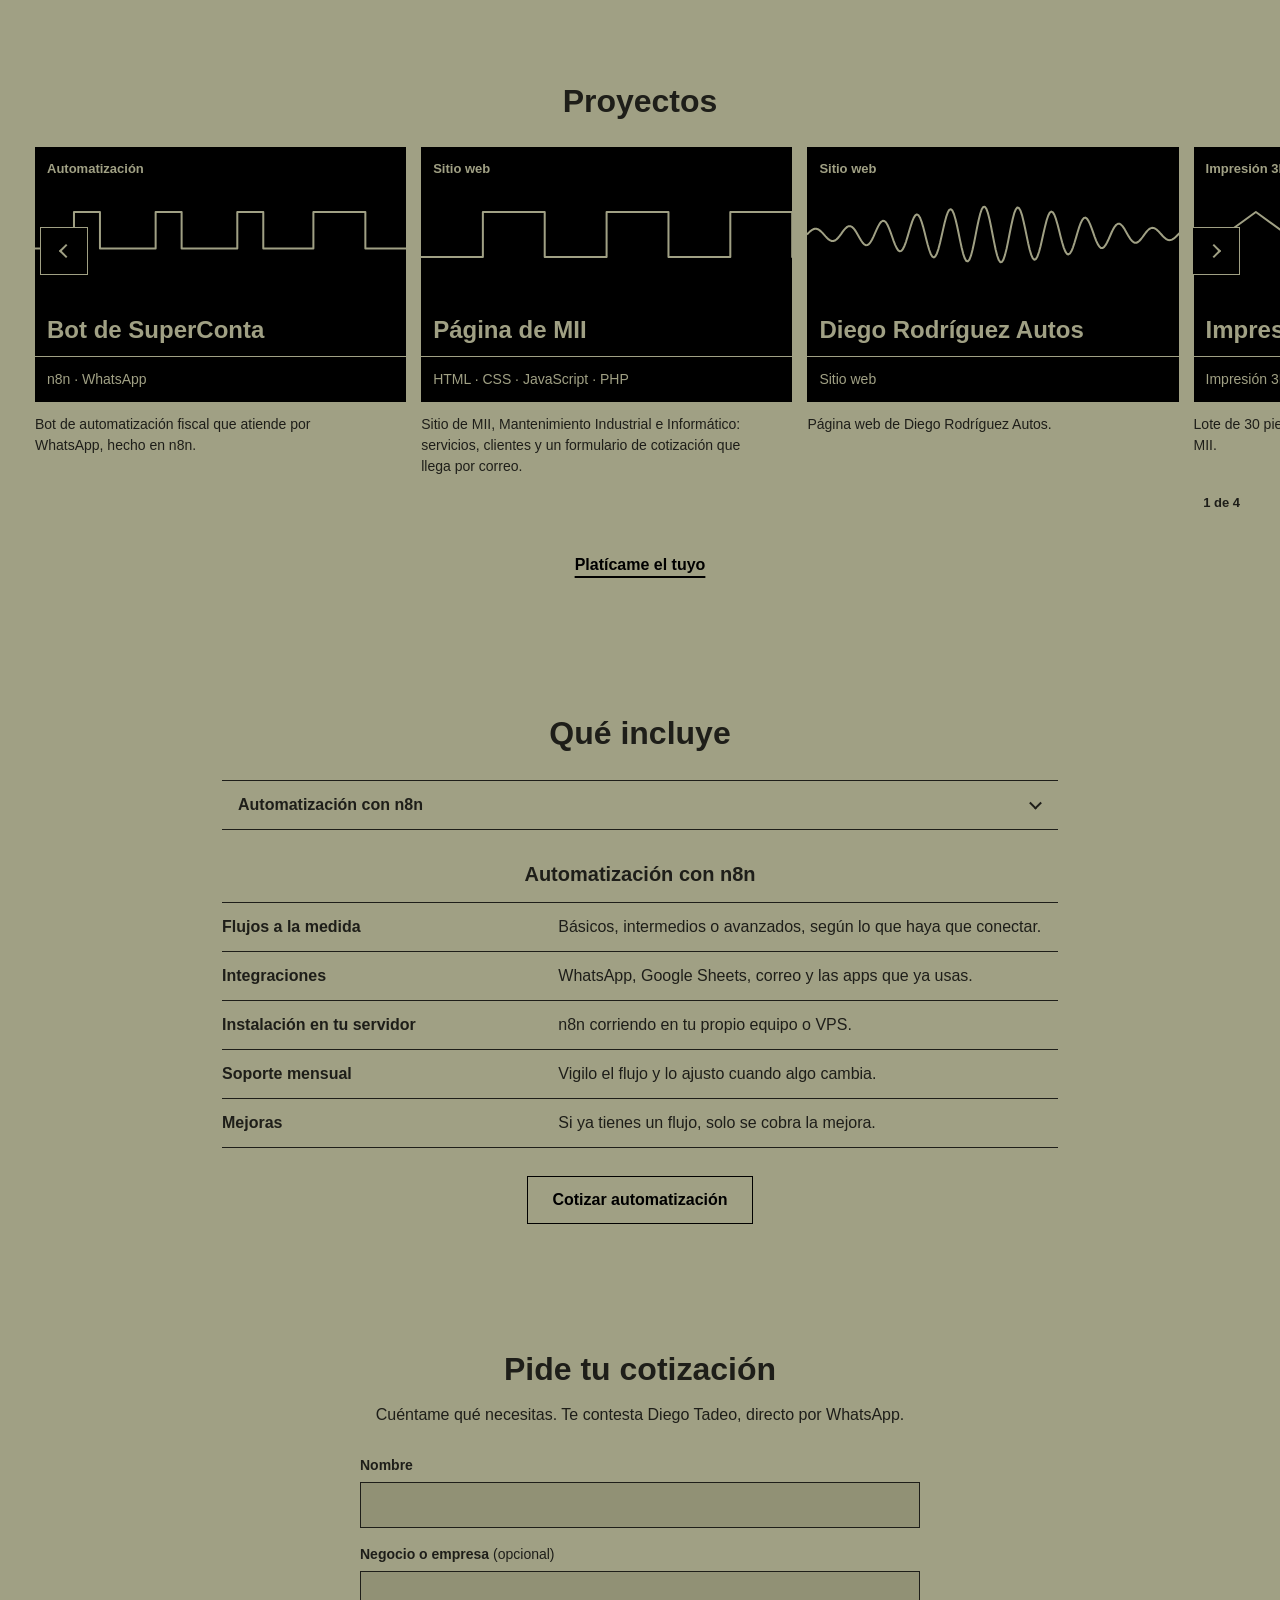
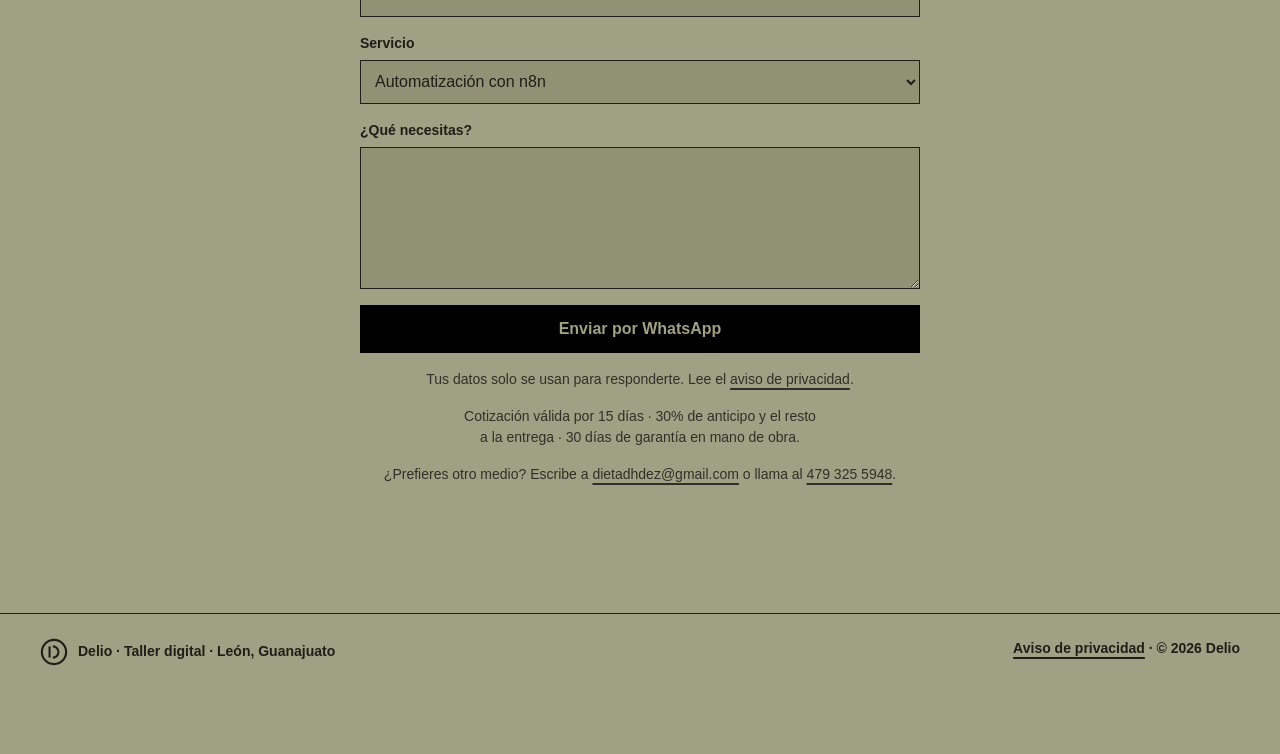
==== commit 31586e77: "Lista para subir" ====
--- a/index.html
+++ b/index.html
@@ -64,6 +64,7 @@
   <script src="js/carrusel.js" defer></script>
   <script src="js/detalle.js" defer></script>
   <script src="js/contacto.js" defer></script>
+  <script src="js/tema.js" defer></script>
 </head>
 <body>
 
@@ -86,7 +87,11 @@
 
     <!-- ============ PORTADA ============ -->
     <section class="portada" aria-labelledby="marca">
-      <h1 class="marca" id="marca"><img src="img/logo-delio.svg" alt="Delio" width="360" height="126"></h1>
+      <h1 class="marca" id="marca">
+        <!-- Dos versiones del logo: tinta para el día, caqui para la noche. El CSS muestra una sola. -->
+        <img class="solo-dia" src="img/logo-delio.svg" alt="Delio" width="360" height="126">
+        <img class="solo-noche" src="img/logo-delio-caqui.svg" alt="Delio" width="360" height="126">
+      </h1>
       <canvas class="portada__onda" data-onda-portada aria-hidden="true"></canvas>
       <p class="portada__lema">Taller digital en León, Guanajuato</p>
       <p class="portada__texto">Automatizo tareas, programo sistemas e instalo y mantengo el equipo de tu negocio.</p>
@@ -382,9 +387,15 @@
   </main>
 
   <footer class="pie">
-    <p class="pie__marca"><img src="img/simbolo-delio.svg" alt="" width="28" height="28">Delio · Taller digital · León, Guanajuato</p>
+    <p class="pie__marca"><img class="solo-dia" src="img/simbolo-delio.svg" alt="" width="28" height="28"><img class="solo-noche" src="img/simbolo-delio-caqui.svg" alt="" width="28" height="28">Delio · Taller digital · León, Guanajuato</p>
     <p><a href="aviso-de-privacidad.html">Aviso de privacidad</a> · © 2026 Delio</p>
   </footer>
 
+  <!-- Muelle: botones fijos en la esquina (modo nocturno y WhatsApp directo) -->
+  <div class="muelle">
+    <button class="muelle__boton muelle__boton--tema" type="button" data-tema-boton>Noche</button>
+    <a class="muelle__boton muelle__boton--whatsapp" href="https://wa.me/524793255948?text=Hola%20Diego%2C%20vi%20tu%20p%C3%A1gina%20y%20quiero%20pedir%20una%20cotizaci%C3%B3n." target="_blank" rel="noopener">WhatsApp</a>
+  </div>
+
 </body>
 </html>
--- a/css/base.css
+++ b/css/base.css
@@ -10,7 +10,7 @@
   --fondo-hundido: #919175;   /* mosaicos y campos de formulario */
   --tinta: #1e1e19;
   --tinta-suave: #303028;     /* solo sobre --fondo; sobre --fondo-hundido pierde contraste */
-  --negro: #000;
+  --fuerte: #000;             /* lo más marcado: botones, marcos y carteles */
 
   /* Trazo: todas las líneas y marcos del sitio miden lo mismo */
   --linea: 1.6px;
@@ -29,6 +29,17 @@
 *::before,
 *::after {
   box-sizing: border-box;
+}
+
+/* Modo nocturno: los mismos dos colores, al revés. js/tema.js pone el atributo
+   data-tema="oscuro" en <html> y todo lo que usa estas variables cambia solo. */
+:root[data-tema="oscuro"] {
+  color-scheme: dark;
+  --fondo: #1b1b17;
+  --fondo-hundido: #27271f;
+  --tinta: #a0a084;
+  --tinta-suave: #8f8f76;
+  --fuerte: #a0a084;
 }
 
 html {
@@ -82,8 +93,14 @@
 }
 
 :focus-visible {
-  outline: 2px solid var(--negro);
+  outline: 2px solid var(--fuerte);
   outline-offset: 3px;
+}
+
+/* Imágenes que tienen una versión para cada modo (el logo oscuro no se vería de noche) */
+:root:not([data-tema="oscuro"]) .solo-noche,
+:root[data-tema="oscuro"] .solo-dia {
+  display: none;
 }
 
 /* Texto que solo leen los lectores de pantalla */
@@ -103,7 +120,7 @@
   top: -100px;
   z-index: 10;
   padding: 12px 16px;
-  background: var(--negro);
+  background: var(--fuerte);
   color: var(--fondo);
   font-weight: 700;
 }
--- a/css/componentes.css
+++ b/css/componentes.css
@@ -15,7 +15,7 @@
   border: var(--linea) solid transparent;
   border-radius: 0;
   background: transparent;
-  color: var(--negro);
+  color: var(--fuerte);
   font-weight: 700;
   line-height: 1.2;
   text-align: center;
@@ -35,23 +35,23 @@
 }
 
 .boton--marco {
-  border-color: var(--negro);
+  border-color: var(--fuerte);
 }
 
 .boton--marco:hover {
-  background: var(--negro);
+  background: var(--fuerte);
   color: var(--fondo);
 }
 
 .boton--lleno {
-  border-color: var(--negro);
-  background: var(--negro);
+  border-color: var(--fuerte);
+  background: var(--fuerte);
   color: var(--fondo);
 }
 
 .boton--lleno:hover {
   background: transparent;
-  color: var(--negro);
+  color: var(--fuerte);
 }
 
 .boton--ancho {
@@ -75,6 +75,55 @@
 .nav a:hover {
   text-decoration: underline;
   text-underline-offset: 6px;
+}
+
+/* ---------- Muelle ----------
+   Los dos botones fijos de la esquina: modo nocturno y WhatsApp.
+   "fixed" los deja pegados a la pantalla aunque la página se deslice. */
+
+.muelle {
+  position: fixed;
+  right: var(--margen);
+  bottom: 16px;
+  z-index: 5;
+  display: flex;
+}
+
+.muelle__boton {
+  display: inline-flex;
+  align-items: center;
+  justify-content: center;
+  min-height: 48px;
+  padding: 0 18px;
+  border: var(--linea) solid var(--fuerte);
+  border-radius: 0;
+  font-size: 0.9375rem;
+  font-weight: 700;
+  line-height: 1;
+  text-decoration: none;
+  cursor: pointer;
+  transition: background-color 0.15s, color 0.15s;
+}
+
+.muelle__boton--tema {
+  background: var(--fondo);
+  color: var(--fuerte);
+}
+
+.muelle__boton--whatsapp,
+.muelle__boton--tema:hover {
+  background: var(--fuerte);
+  color: var(--fondo);
+}
+
+.muelle__boton--whatsapp:hover {
+  background: var(--fondo);
+  color: var(--fuerte);
+}
+
+/* Cambiar de modo necesita JavaScript; sin él, el botón no se muestra */
+html:not(.con-js) .muelle__boton--tema {
+  display: none;
 }
 
 /* ---------- Carrusel ----------
@@ -138,10 +187,11 @@
   width: 48px;
   height: 48px;
   padding: 0;
-  border: 0;
+  /* el marco del color del fondo la despega de los carteles, que son del mismo color que la flecha */
+  border: var(--linea) solid var(--fondo);
   border-radius: 0;
-  background: var(--negro);
-  color: #fff;
+  background: var(--fuerte);
+  color: var(--fondo);
   cursor: pointer;
 }
 
@@ -178,7 +228,7 @@
 }
 
 .carrusel__control:focus-visible {
-  outline-color: #fff;
+  outline-color: var(--fondo);
   outline-offset: -6px;
 }
 
@@ -283,7 +333,7 @@
   aspect-ratio: 16 / 9;
   overflow: hidden;
   padding: 12px;
-  background: var(--negro);
+  background: var(--fuerte);
   color: var(--fondo);
 }
 
@@ -313,7 +363,7 @@
 .cartel__pie {
   padding: 12px;
   border-top: var(--linea) solid var(--fondo);
-  background: var(--negro);
+  background: var(--fuerte);
   color: var(--fondo);
   font-size: 0.875rem;
 }
--- a/css/secciones.css
+++ b/css/secciones.css
@@ -160,7 +160,8 @@
   justify-content: space-between;
   gap: 4px 24px;
   margin-top: var(--aire);
-  padding: 24px var(--margen) 32px;
+  /* el espacio extra de abajo es para que el muelle no tape el texto del pie */
+  padding: 24px var(--margen) 88px;
   border-top: var(--linea) solid var(--tinta);
   font-size: 0.875rem;
   font-weight: 700;
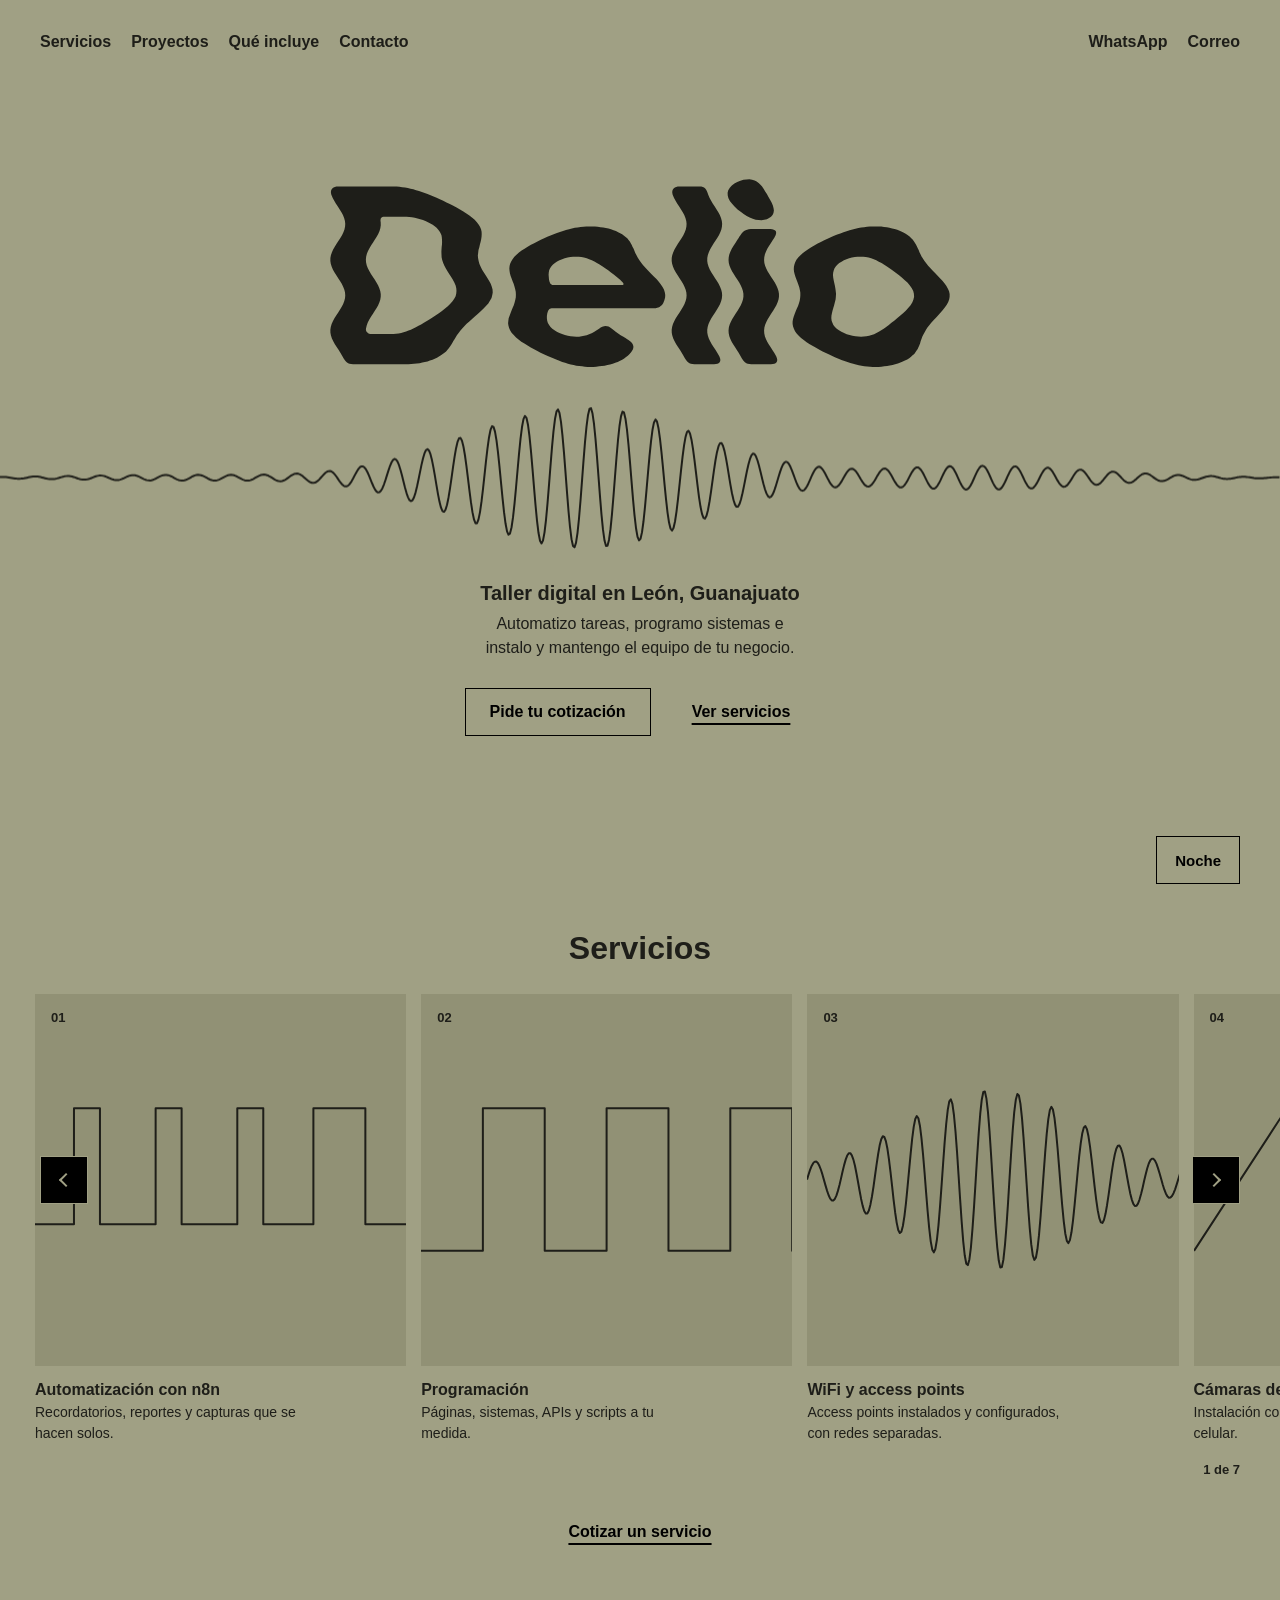
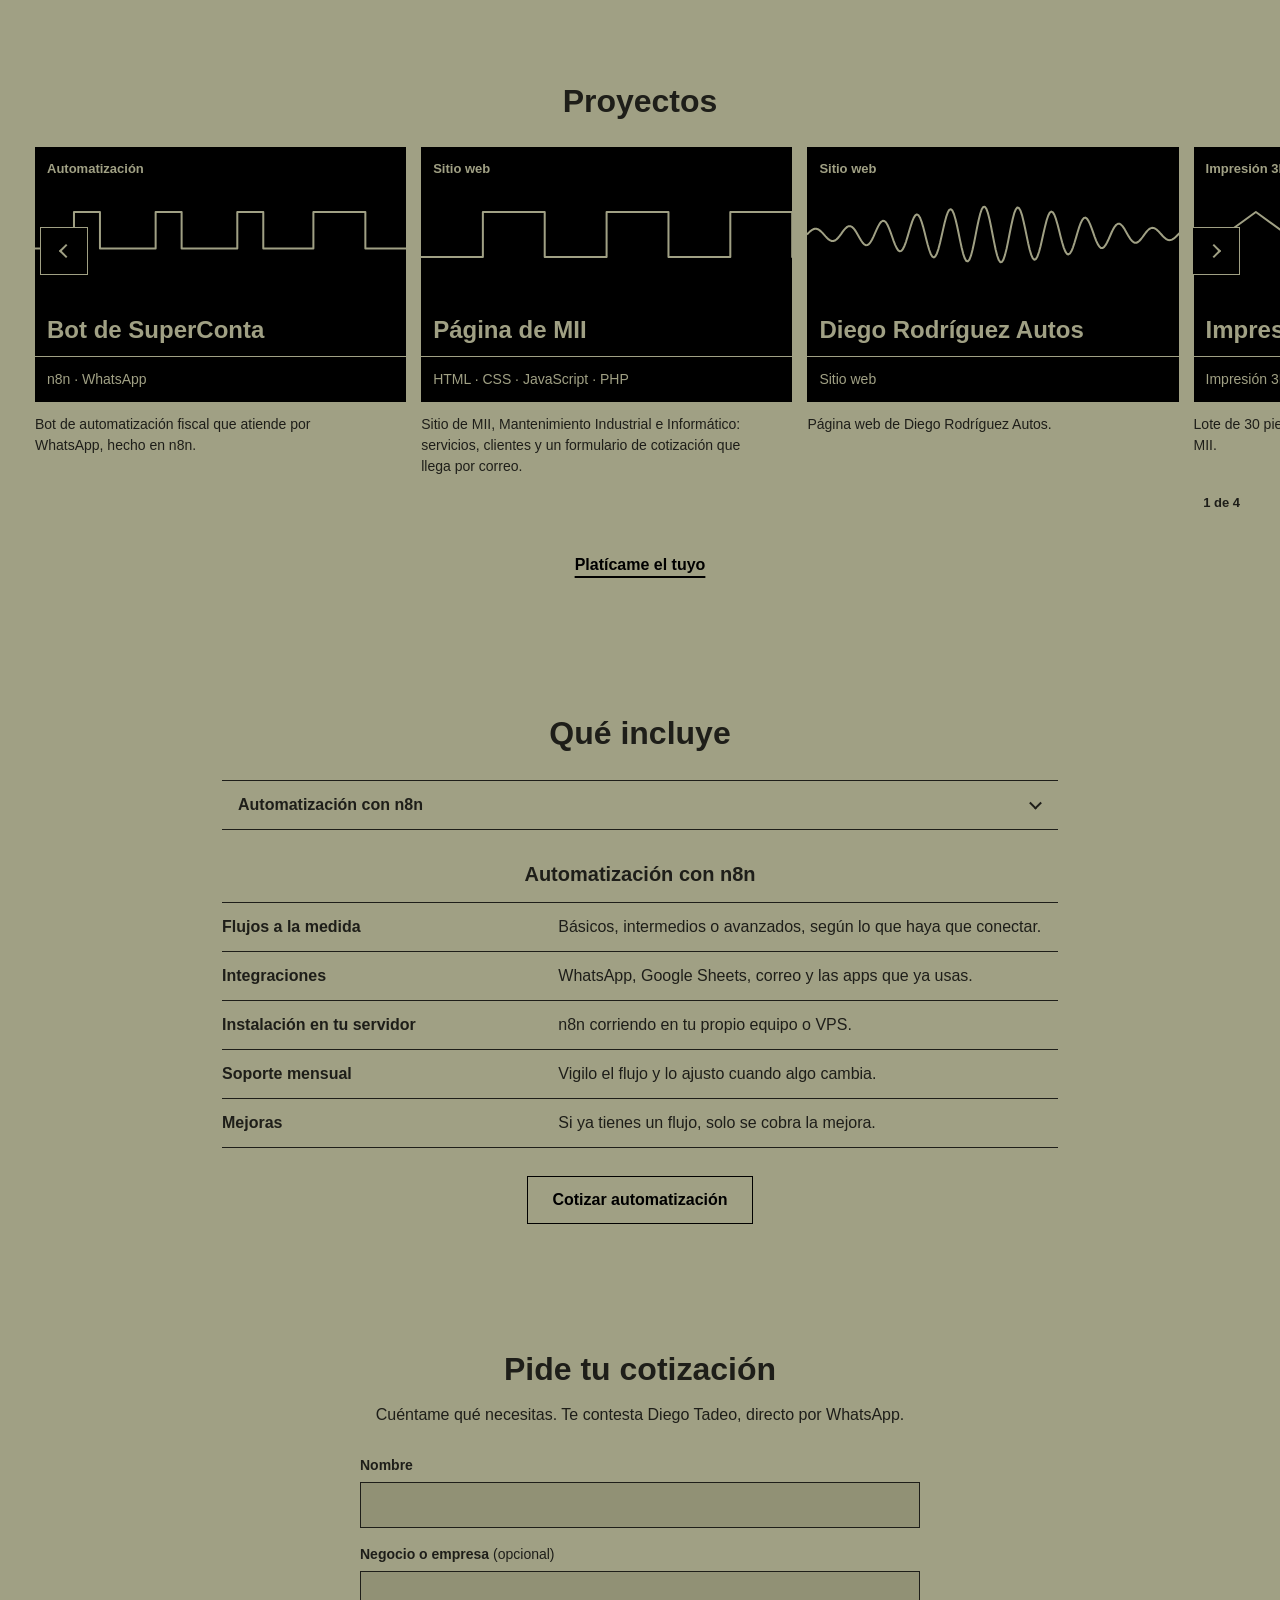
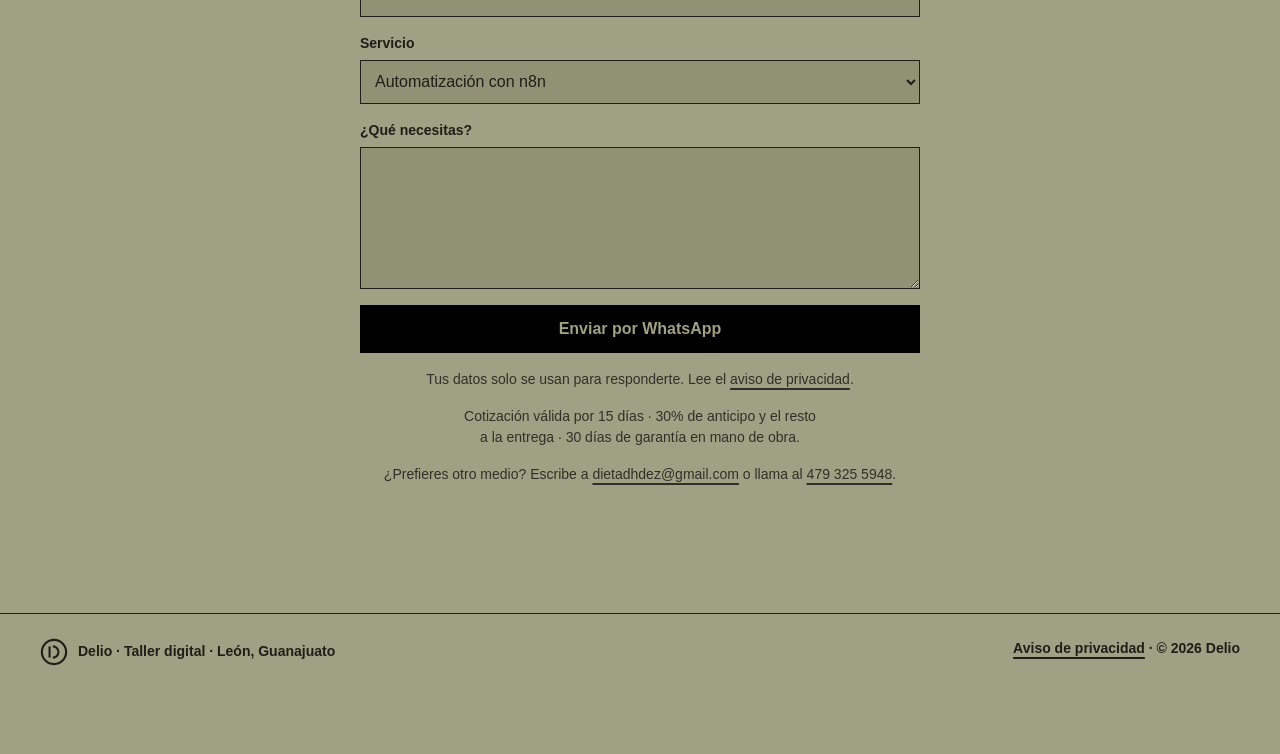
==== commit 6cf25195: "Ahora si final final" ====
--- a/index.html
+++ b/index.html
@@ -61,6 +61,8 @@
   <!-- JS: arranque.js va primero y sin "defer" para que la página sepa desde el inicio que hay JavaScript -->
   <script src="js/arranque.js"></script>
   <script src="js/ondas.js" defer></script>
+  <script src="js/logo-puntos.js" defer></script>
+  <script src="js/logo.js" defer></script>
   <script src="js/carrusel.js" defer></script>
   <script src="js/detalle.js" defer></script>
   <script src="js/contacto.js" defer></script>
@@ -88,9 +90,9 @@
     <!-- ============ PORTADA ============ -->
     <section class="portada" aria-labelledby="marca">
       <h1 class="marca" id="marca">
-        <!-- Dos versiones del logo: tinta para el día, caqui para la noche. El CSS muestra una sola. -->
-        <img class="solo-dia" src="img/logo-delio.svg" alt="Delio" width="360" height="126">
-        <img class="solo-noche" src="img/logo-delio-caqui.svg" alt="Delio" width="360" height="126">
+        <!-- La imagen es lo que se ve sin JavaScript y lo que leen los buscadores (su "alt").
+             Con JavaScript, js/logo.js dibuja el logo encima, animado y del color del modo en uso. -->
+        <img src="img/logo-delio.svg" alt="Delio" width="360" height="126">
       </h1>
       <canvas class="portada__onda" data-onda-portada aria-hidden="true"></canvas>
       <p class="portada__lema">Taller digital en León, Guanajuato</p>
@@ -391,10 +393,9 @@
     <p><a href="aviso-de-privacidad.html">Aviso de privacidad</a> · © 2026 Delio</p>
   </footer>
 
-  <!-- Muelle: botones fijos en la esquina (modo nocturno y WhatsApp directo) -->
+  <!-- Muelle: el botón fijo de la esquina, para cambiar entre día y noche -->
   <div class="muelle">
     <button class="muelle__boton muelle__boton--tema" type="button" data-tema-boton>Noche</button>
-    <a class="muelle__boton muelle__boton--whatsapp" href="https://wa.me/524793255948?text=Hola%20Diego%2C%20vi%20tu%20p%C3%A1gina%20y%20quiero%20pedir%20una%20cotizaci%C3%B3n." target="_blank" rel="noopener">WhatsApp</a>
   </div>
 
 </body>
--- a/css/componentes.css
+++ b/css/componentes.css
@@ -78,8 +78,8 @@
 }
 
 /* ---------- Muelle ----------
-   Los dos botones fijos de la esquina: modo nocturno y WhatsApp.
-   "fixed" los deja pegados a la pantalla aunque la página se deslice. */
+   El botón fijo de la esquina: modo nocturno.
+   "fixed" lo deja pegado a la pantalla aunque la página se deslice. */
 
 .muelle {
   position: fixed;
@@ -110,15 +110,9 @@
   color: var(--fuerte);
 }
 
-.muelle__boton--whatsapp,
 .muelle__boton--tema:hover {
   background: var(--fuerte);
   color: var(--fondo);
-}
-
-.muelle__boton--whatsapp:hover {
-  background: var(--fondo);
-  color: var(--fuerte);
 }
 
 /* Cambiar de modo necesita JavaScript; sin él, el botón no se muestra */
@@ -133,12 +127,7 @@
 .carrusel {
   --mosaico: clamp(232px, 29vw, 372px);   /* ancho de cada mosaico */
   --imagen: var(--mosaico);               /* alto de su imagen; sirve para centrar las flechas */
-  --cerca: 40px;                          /* franja invisible arriba y abajo que cuenta como "cerca" */
   position: relative;
-  /* El relleno agranda la zona que detecta el mouse; el margen negativo
-     evita que ese relleno empuje lo que está arriba y abajo. */
-  padding-block: var(--cerca);
-  margin-block: calc(var(--cerca) * -1);
 }
 
 .carrusel--carteles {
@@ -181,7 +170,7 @@
 
 .carrusel__control {
   position: absolute;
-  top: calc(var(--cerca) + var(--imagen) / 2 - 24px);
+  top: calc(var(--imagen) / 2 - 24px);
   display: none;
   place-items: center;
   width: 48px;
@@ -312,14 +301,13 @@
   }
 }
 
-/* Todas las señales de un carrusel corren juntas cuando el mouse se acerca
-   (o se llega con el teclado). En pantallas táctiles no hay "acercarse":
-   ahí js/carrusel.js pone la clase .a-la-vista cuando el carrusel está en pantalla. */
+/* Las señales corren solas, sin esperar al mouse, mientras su carrusel está
+   en pantalla: js/carrusel.js le pone la clase .a-la-vista al aparecer y se la
+   quita al salir, para no animar lo que nadie ve.
+   El número de segundos es lo que tarda una señal en dar la vuelta: más alto, más lento. */
 @media (prefers-reduced-motion: no-preference) {
-  .carrusel:hover .senal,
-  .carrusel:focus-within .senal,
   .carrusel.a-la-vista .senal {
-    animation: correr 3.2s linear infinite;
+    animation: correr 7.5s linear infinite;
   }
 }
 
--- a/css/secciones.css
+++ b/css/secciones.css
@@ -37,6 +37,33 @@
   height: auto;
 }
 
+/* Logo animado (js/logo.js): el lienzo ocupa el lugar de la imagen, y la imagen
+   se esconde de la vista pero se queda en la página para que su "alt" siga
+   diciéndole a buscadores y lectores de pantalla que aquí dice Delio. */
+.marca--viva {
+  position: relative;
+}
+
+.marca__lienzo {
+  display: block;
+  width: 100%;
+  aspect-ratio: 360 / 126;
+}
+
+.marca--viva img {
+  position: absolute;
+  top: 0;
+  left: 0;
+  opacity: 0;
+  pointer-events: none;
+}
+
+/* Por si el lienzo no llegó a dibujarse estando en modo nocturno: la imagen es
+   oscura y no se vería sobre el fondo oscuro, así que se aclara con un filtro. */
+:root[data-tema="oscuro"] .marca:not(.marca--viva) img {
+  filter: invert(0.65);
+}
+
 .portada__onda {
   display: block;
   width: 100%;
@@ -99,8 +126,6 @@
 }
 
 .seccion__cierre {
-  /* "relative" lo deja por encima de la franja invisible del carrusel, para que el enlace reciba el clic */
-  position: relative;
   display: flex;
   justify-content: center;
   margin-top: 28px;
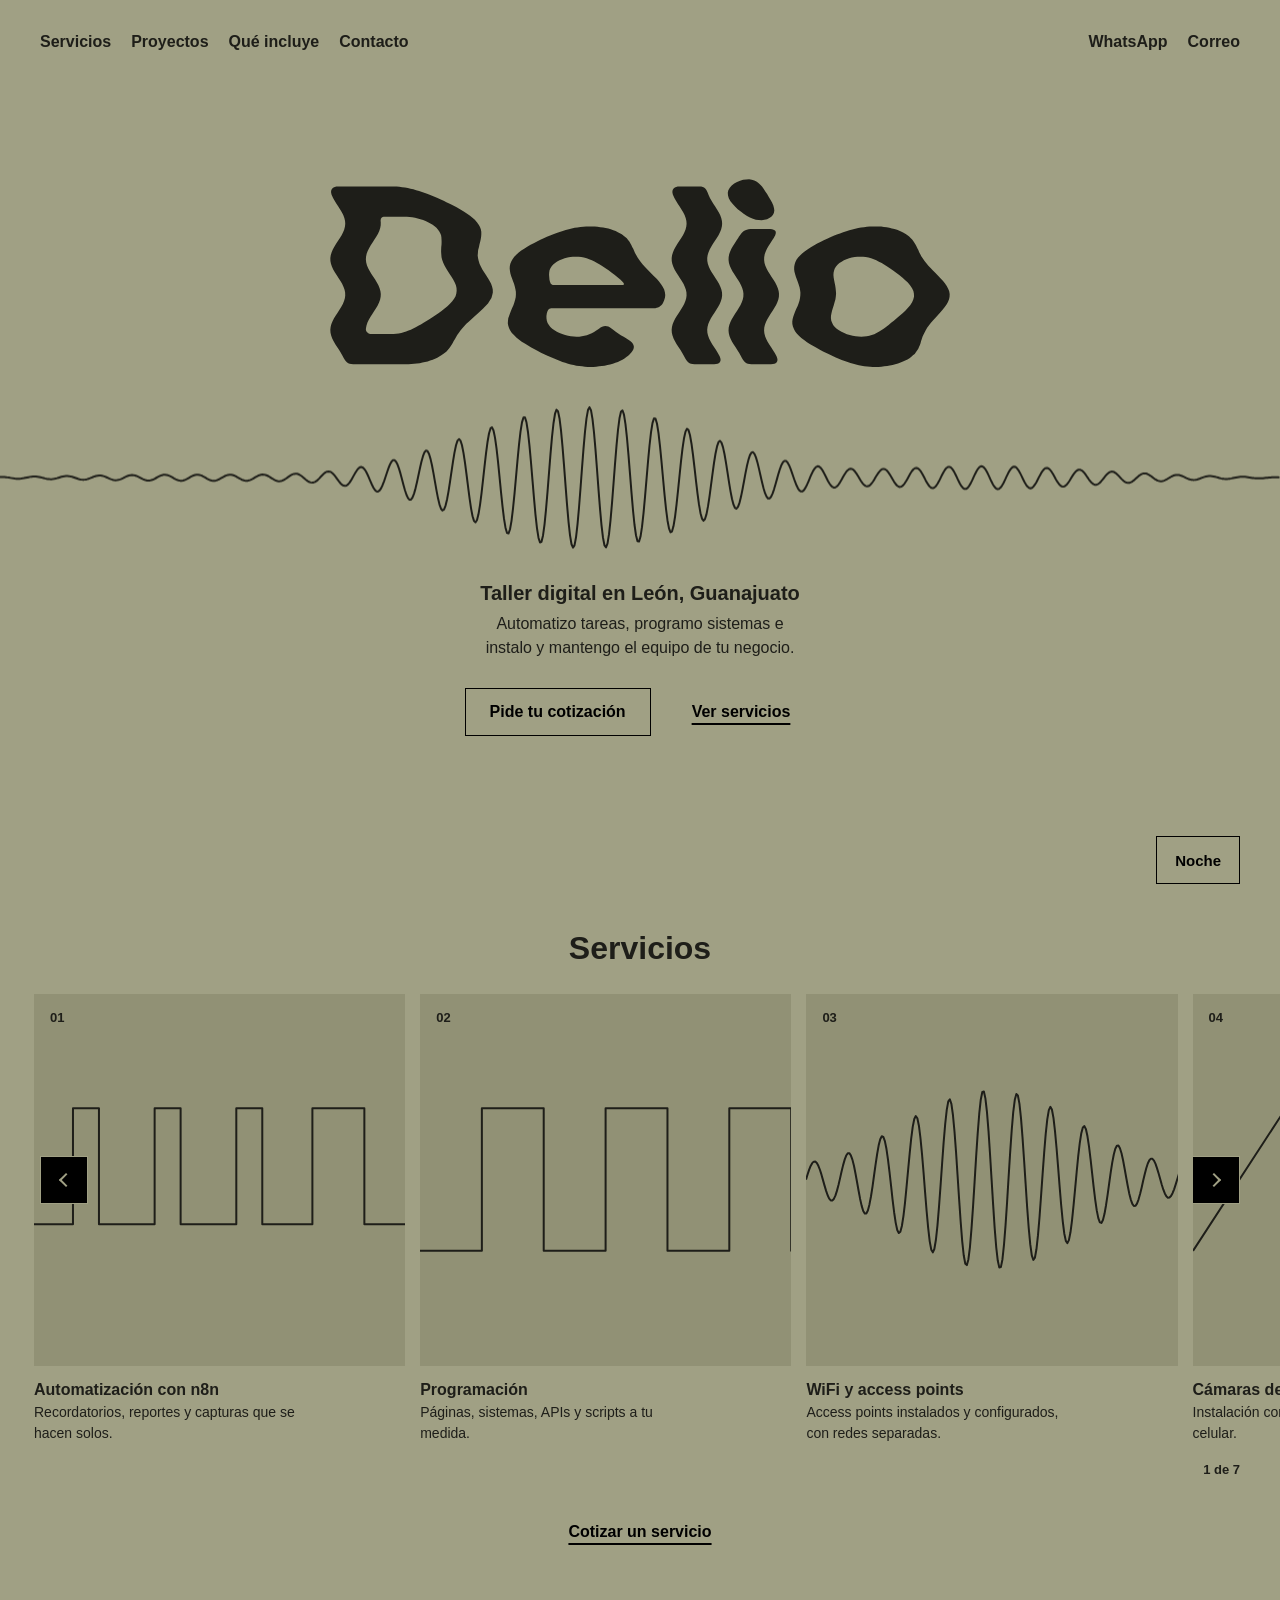
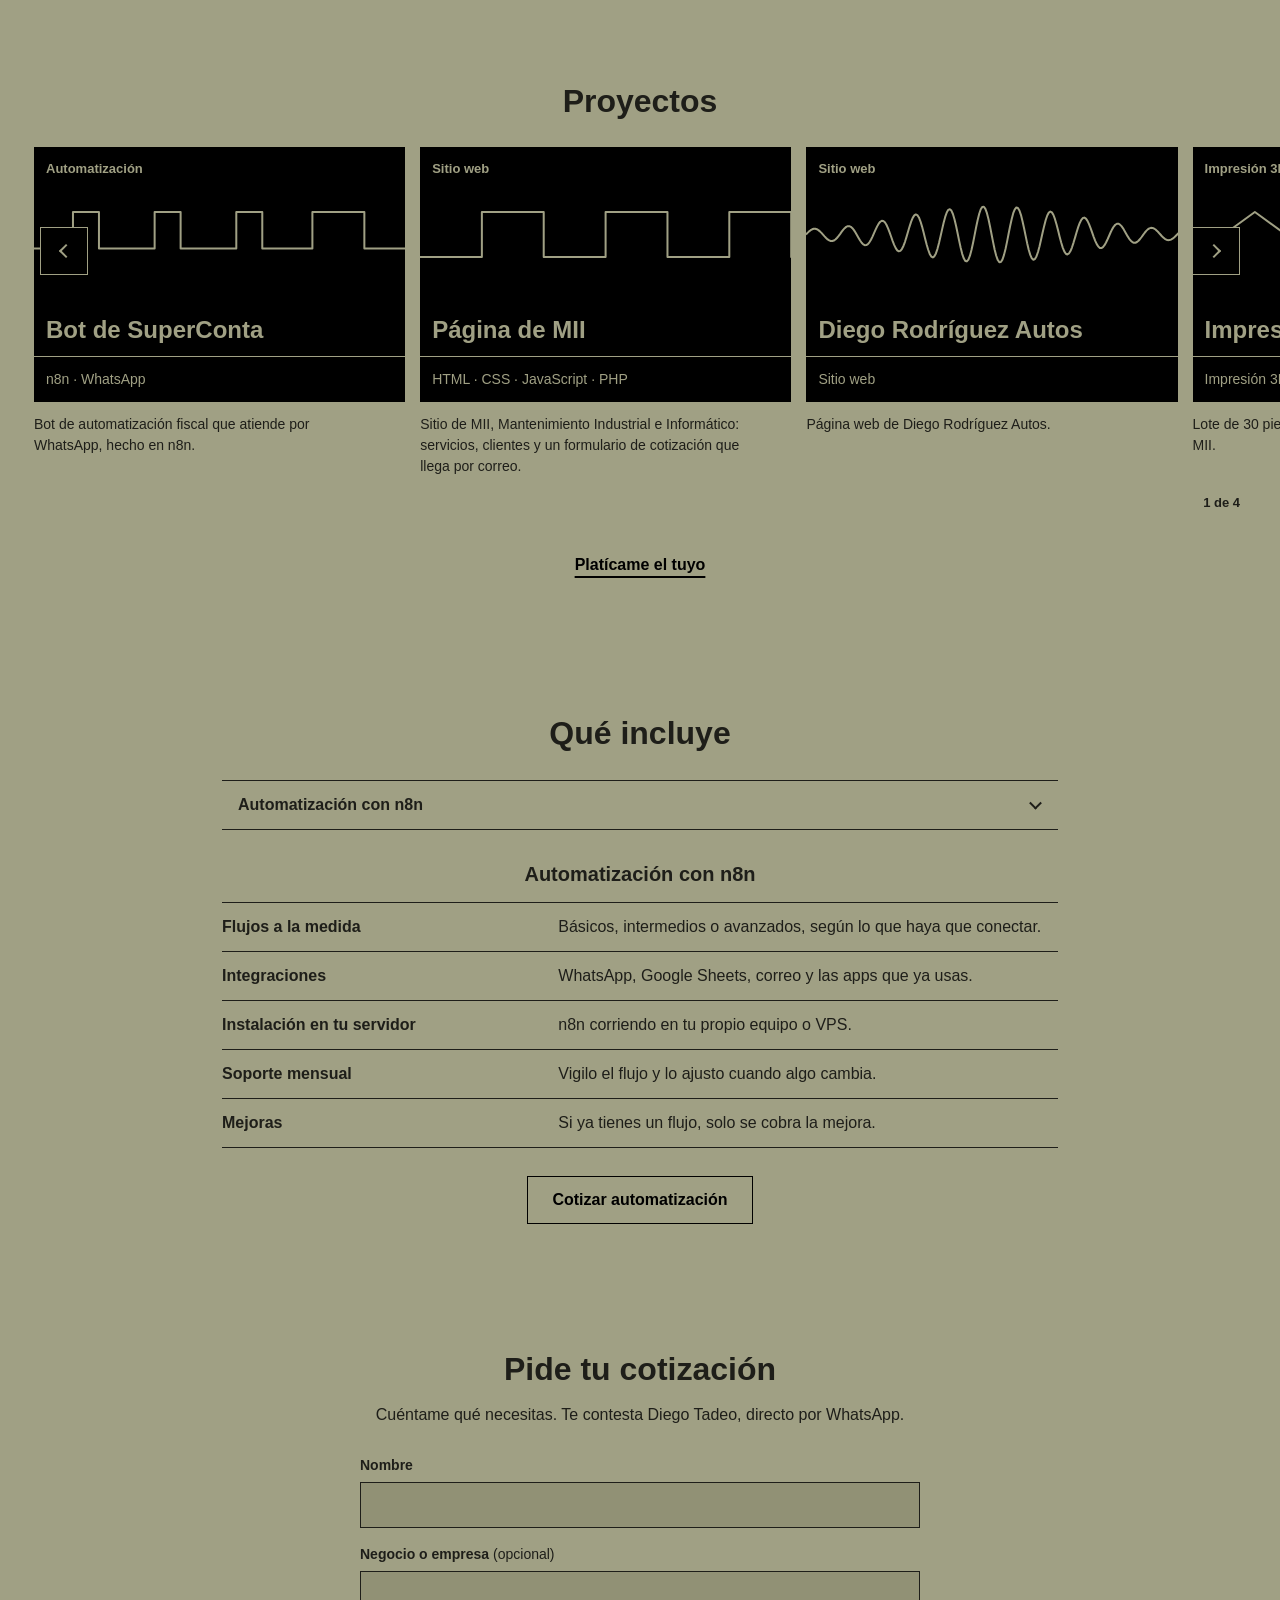
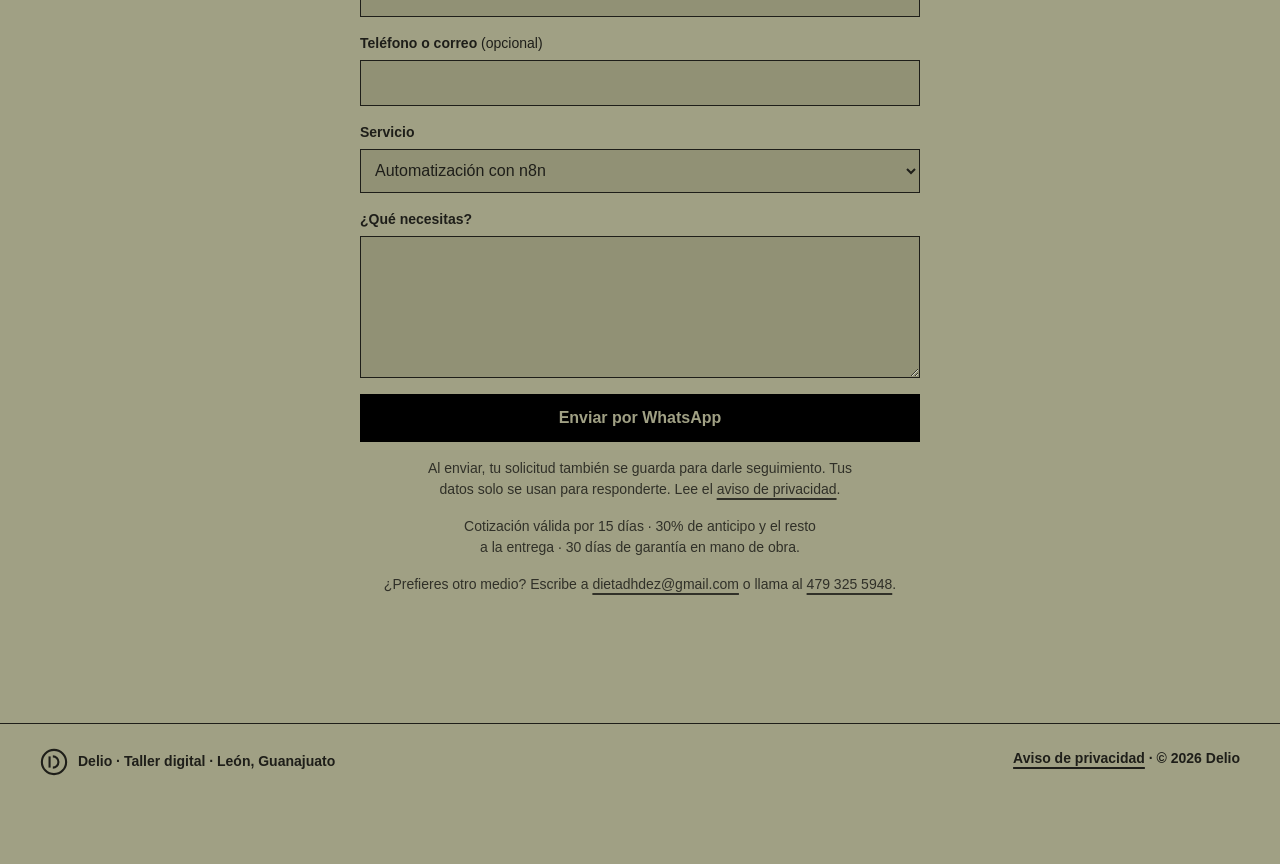
==== commit ebc38362: "Creacion de panel administrativo" ====
--- a/index.html
+++ b/index.html
@@ -344,7 +344,8 @@
     </section>
 
     <!-- ============ CONTACTO ============
-         El formulario no guarda nada: arma un mensaje y abre WhatsApp (js/contacto.js).
+         El formulario arma un mensaje y abre WhatsApp (js/contacto.js). Además guarda
+         una copia de la solicitud en el servidor, para verla en el panel (panel.html).
          Sin JavaScript también funciona: el navegador manda el campo "text" a wa.me. -->
     <section class="seccion" id="contacto" aria-labelledby="titulo-contacto">
       <h2 class="seccion__titulo" id="titulo-contacto">Pide tu cotización</h2>
@@ -358,6 +359,10 @@
         <div class="campo">
           <label for="negocio">Negocio o empresa <span class="campo__opcional">(opcional)</span></label>
           <input id="negocio" name="negocio" type="text" autocomplete="organization">
+        </div>
+        <div class="campo">
+          <label for="contacto-dato">Teléfono o correo <span class="campo__opcional">(opcional)</span></label>
+          <input id="contacto-dato" name="contacto" type="text" maxlength="80" autocomplete="tel">
         </div>
         <div class="campo">
           <label for="servicio">Servicio</label>
@@ -380,7 +385,7 @@
         <button class="boton boton--lleno boton--ancho" type="submit">Enviar por WhatsApp</button>
         <p class="formulario__estado" data-contacto-estado role="status"></p>
 
-        <p class="formulario__nota">Tus datos solo se usan para responderte. Lee el <a href="aviso-de-privacidad.html">aviso de privacidad</a>.</p>
+        <p class="formulario__nota">Al enviar, tu solicitud también se guarda para darle seguimiento. Tus datos solo se usan para responderte. Lee el <a href="aviso-de-privacidad.html">aviso de privacidad</a>.</p>
         <p class="formulario__nota">Cotización válida por 15 días · 30% de anticipo y el resto a la entrega · 30 días de garantía en mano de obra.</p>
         <p class="formulario__nota">¿Prefieres otro medio? Escribe a <a href="mailto:dietadhdez@gmail.com">dietadhdez@gmail.com</a> o llama al <a href="tel:+524793255948">479 325 5948</a>.</p>
       </form>
